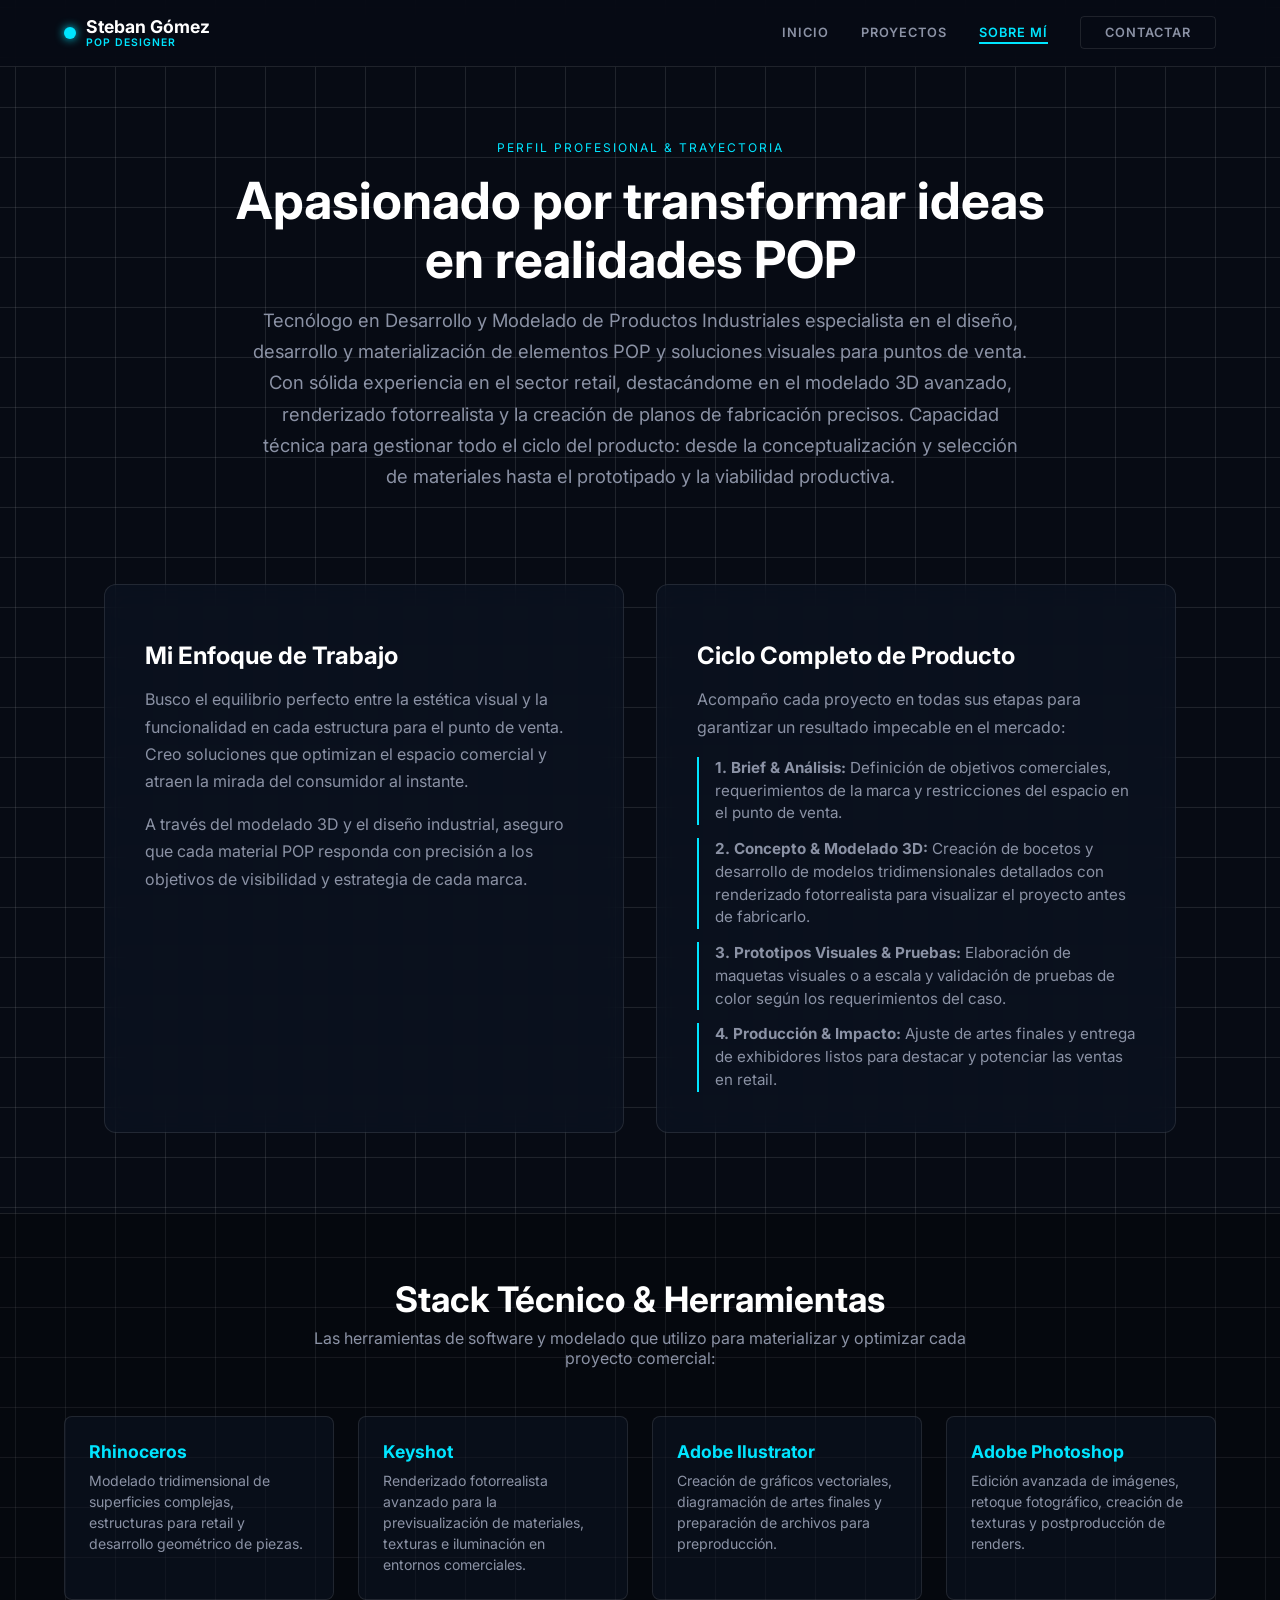
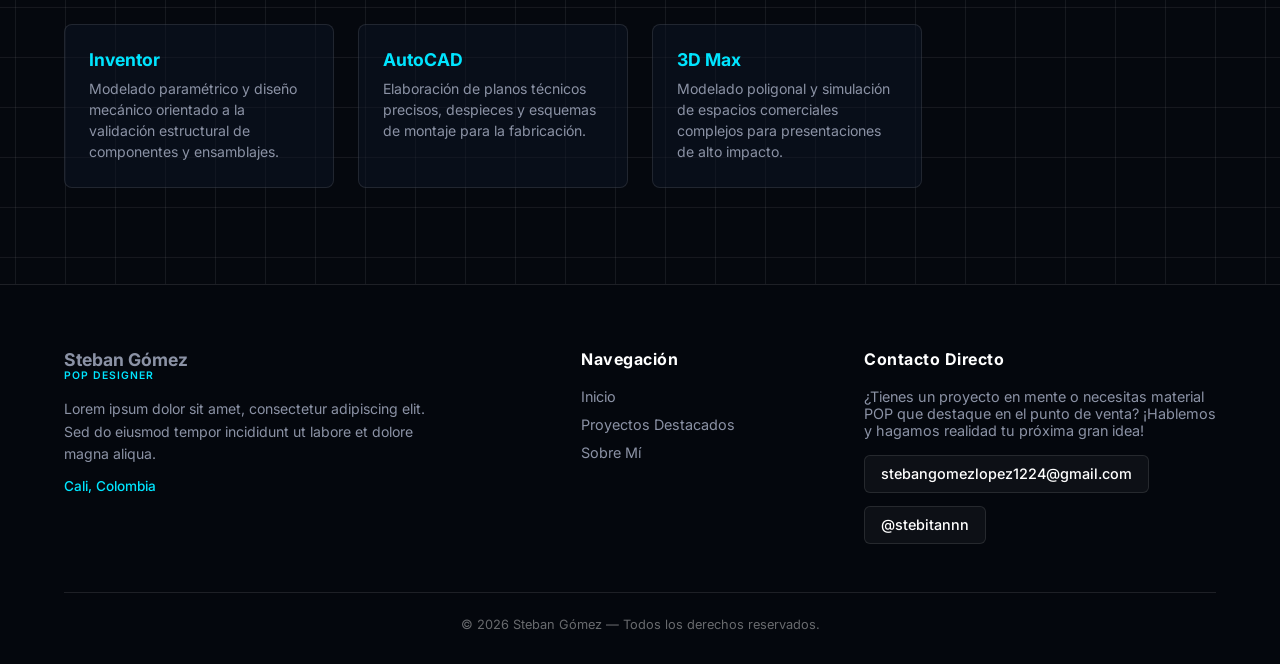
==== sobre-mi.html @ 21dbbb94 "feat: Integración de enlaces 3D de Sketchfab, corrección de caché e imágenes" ====
<!DOCTYPE html>
<html lang="es">

<head>
    <meta charset="UTF-8">
    <meta name="viewport" content="width=device-width, initial-scale=1.0">
    <title>Sobre Mí | Steban Gómez — Diseñador Industrial & POP</title>
    <meta name="description"
        content="Conoce más sobre Steban Gómez, Diseñador Industrial y Tecnólogo en Desarrollo y Modelado de Productos Industriales especializado en retail y materialización POP.">
    <link rel="stylesheet" href="style.css">
    <link rel="preconnect" href="https://fonts.googleapis.com">
    <link rel="preconnect" href="https://fonts.gstatic.com" crossorigin>
    <link href="https://fonts.googleapis.com/css2?family=Inter:wght@400;500;600;700;800&display=swap" rel="stylesheet">
</head>

<body class="grid-bg">

    <!-- NAVEGACIÓN -->
    <nav>
        <a href="index.html" class="logo">
            <div class="logo-dot"></div>
            <div class="logo-text">
                Steban Gómez
                <span>POP DESIGNER</span>
            </div>
        </a>
        <div class="nav-links">
            <a href="index.html">INICIO</a>
            <a href="index.html#proyectos">PROYECTOS</a>
            <a href="sobre-mi.html" class="active">SOBRE MÍ</a>
            <a href="mailto:stebangomezlopez1224@gmail.com" class="btn-contact">CONTACTAR</a>
        </div>
    </nav>

    <!-- HERO SOBRE MÍ -->
    <section class="about-hero">
        <div class="about-hero-content">
            <span class="hero-tag">PERFIL PROFESIONAL & TRAYECTORIA</span>
            <h1>Apasionado por transformar <span class="cyan-text">ideas</span> en <span class="blue-text">realidades
                    POP</span></h1>
            <p class="about-lead">
                Tecnólogo en Desarrollo y Modelado de Productos Industriales especialista en el diseño, desarrollo y
                materialización de elementos POP y soluciones visuales para puntos de venta. Con sólida experiencia en
                el sector retail, destacándome en el modelado 3D avanzado, renderizado fotorrealista y la creación de
                planos de fabricación precisos. Capacidad técnica para gestionar todo el ciclo del producto: desde la
                conceptualización y selección de materiales hasta el prototipado y la viabilidad productiva.
            </p>
        </div>
    </section>

    <!-- DETALLES DE PERFIL & ENFOQUE -->
    <section class="about-detail-section">
        <div class="about-grid">

            <div class="about-main-card glass-card">
                <div class="card-icon"></div>
                <h2>Mi Enfoque de Trabajo</h2>
                <p>
                    Busco el equilibrio perfecto entre la estética visual y la funcionalidad en cada estructura para el
                    punto de venta. Creo soluciones que optimizan el espacio comercial y atraen la mirada del
                    consumidor al instante.
                </p>
                <p>

                    A través del modelado 3D y el diseño industrial, aseguro que cada material POP responda con
                    precisión a los objetivos de visibilidad y estrategia de cada marca.
                </p>
            </div>

            <div class="about-main-card glass-card">
                <div class="card-icon"></div>
                <h2>Ciclo Completo de Producto</h2>
                <p>
                    Acompaño cada proyecto en todas sus etapas para garantizar un resultado impecable en el mercado:
                </p>
                <ul class="process-list">
                    <li><strong>1. Brief & Análisis:</strong> Definición de objetivos comerciales, requerimientos de la
                        marca y restricciones del espacio en el punto de venta.</li>
                    <li><strong>2. Concepto & Modelado 3D: </strong> Creación de bocetos y desarrollo de modelos
                        tridimensionales detallados con renderizado fotorrealista para visualizar el proyecto antes de
                        fabricarlo.</li>
                    <li><strong>3. Prototipos Visuales & Pruebas:</strong> Elaboración de maquetas visuales o a escala y
                        validación de pruebas de color según los requerimientos del caso.
                    <li><strong>4. Producción & Impacto:</strong> Ajuste de artes finales y entrega de exhibidores
                        listos para destacar y potenciar las ventas en retail.</li>
                </ul>
            </div>

        </div>
    </section>

    <!-- STACK DE SOFTWARE & HABILIDADES -->
    <section class="skills-detail-section">
        <div class="section-title-center">
            <h2>Stack Técnico & Herramientas</h2>
            <p>Las herramientas de software y modelado que utilizo para materializar y optimizar cada proyecto
                comercial:</p>
        </div>

        <div class="software-cards-grid">
            <div class="software-card">
                <h3>Rhinoceros</h3>
                <p>Modelado tridimensional de superficies complejas, estructuras para retail y desarrollo geométrico de
                    piezas.</p>
            </div>
            <div class="software-card">
                <h3>Keyshot</h3>
                <p>Renderizado fotorrealista avanzado para la previsualización de materiales, texturas e iluminación en
                    entornos comerciales.
                </p>
            </div>
            <div class="software-card">
                <h3>Adobe Ilustrator</h3>
                <p>Creación de gráficos vectoriales, diagramación de artes finales y preparación de archivos para
                    preproducción.
                </p>
            </div>
            <div class="software-card">
                <h3>Adobe Photoshop</h3>
                <p>Edición avanzada de imágenes, retoque fotográfico, creación de texturas y postproducción de renders.
                </p>
            </div>
            <div class="software-card">
                <h3>Inventor</h3>
                <p>Modelado paramétrico y diseño mecánico orientado a la validación estructural de componentes y
                    ensamblajes.
                </p>
            </div>
            <div class="software-card">
                <h3>AutoCAD</h3>
                <p>Elaboración de planos técnicos precisos, despieces y esquemas de montaje para la fabricación.</p>
            </div>
            <div class="software-card">
                <h3>3D Max</h3>
                <p>Modelado poligonal y simulación de espacios comerciales complejos para presentaciones de alto
                    impacto.</p>
            </div>
        </div>
    </section>

    <!-- FOOTER ENRIQUECIDO -->
    <footer>
        <div class="footer-container">
            <div class="footer-col brand-col">
                <div class="logo-text">
                    Steban Gómez
                    <span>POP DESIGNER</span>
                </div>
                <p class="footer-desc">
                    Lorem ipsum dolor sit amet, consectetur adipiscing elit. Sed do eiusmod tempor incididunt ut labore
                    et dolore magna aliqua.
                </p>
                <p class="footer-location"> Cali, Colombia</p>
            </div>

            <div class="footer-col links-col">
                <h4>Navegación</h4>
                <ul>
                    <li><a href="index.html">Inicio</a></li>
                    <li><a href="index.html#proyectos">Proyectos Destacados</a></li>
                    <li><a href="sobre-mi.html">Sobre Mí</a></li>
                </ul>
            </div>

            <div class="footer-col contact-col">
                <h4>Contacto Directo</h4>
                <p>¿Tienes un proyecto en mente o necesitas material POP que destaque en el punto de venta? ¡Hablemos y
                    hagamos realidad tu próxima gran idea!</p>
                <div class="footer-contact-items">
                    <a href="mailto:stebangomezlopez1224@gmail.com" class="footer-contact-link">
                        stebangomezlopez1224@gmail.com
                    </a>
                    <a href="https://instagram.com" target="_blank" rel="noopener" class="footer-contact-link">
                        @stebitannn
                    </a>
                </div>
            </div>
        </div>

        <div class="footer-bottom">
            <p>© 2026 Steban Gómez — Todos los derechos reservados.</p>
        </div>
    </footer>

</body>

</html>
---- style.css ----
/* ================= VARIABLES ================= */
:root {
    --bg-dark: #070b14;
    --bg-light: #f5f5f7;
    --primary-cyan: #00E5FF;
    --primary-blue: #2962FF;
    --accent-orange: #E58312;
    --accent-orange-light: #FE9114;
    --text-light: #ffffff;
    --text-gray: #8b92a5;
    --text-dark: #1a1a24;
    --glass-bg-dark: rgba(13, 20, 36, 0.6);
    --glass-bg-light: rgba(255, 255, 255, 0.8);
    --border-light: rgba(255, 255, 255, 0.1);
    --border-dark: rgba(0, 0, 0, 0.1);
}

/* ================= RESET Y BASE ================= */
* {
    margin: 0;
    padding: 0;
    box-sizing: border-box;
    font-family: 'Inter', system-ui, sans-serif;
}

body {
    background-color: var(--bg-dark);
    color: var(--text-light);
    overflow-x: hidden;
}

a {
    text-decoration: none;
    color: inherit;
}

li {
    list-style: none;
}

.grid-bg {
    background-image:
        linear-gradient(var(--border-light) 1px, transparent 1px),
        linear-gradient(90deg, var(--border-light) 1px, transparent 1px);
    background-size: 50px 50px;
    background-position: center center;
}

/* ================= NAVEGACIÓN ================= */
.privileged-toggle {
    position: fixed;
    right: 24px;
    bottom: 24px;
    width: 52px;
    height: 52px;
    border: 1px solid rgba(255, 255, 255, 0.18);
    background: rgba(7, 11, 20, 0.85);
    color: var(--text-light);
    border-radius: 50%;
    display: flex;
    align-items: center;
    justify-content: center;
    cursor: pointer;
    z-index: 120;
    box-shadow: 0 8px 30px rgba(0, 0, 0, 0.35);
    transition: transform 0.25s ease, border-color 0.25s ease, box-shadow 0.25s ease;
}

.privileged-toggle:hover {
    transform: translateY(-2px) scale(1.03);
    border-color: var(--primary-cyan);
    box-shadow: 0 0 20px rgba(0, 229, 255, 0.25);
}

.privileged-toggle svg {
    width: 20px;
    height: 20px;
    fill: currentColor;
}

nav {
    display: flex;
    justify-content: space-between;
    align-items: center;
    padding: 1rem 5%;
    position: fixed;
    width: 100%;
    top: 0;
    z-index: 100;
    background: rgba(7, 11, 20, 0.9);
    backdrop-filter: blur(10px);
    border-bottom: 1px solid var(--border-light);
}

.logo {
    display: flex;
    align-items: center;
    gap: 10px;
}

.logo-dot {
    width: 12px;
    height: 12px;
    background: var(--primary-cyan);
    border-radius: 50%;
    box-shadow: 0 0 10px var(--primary-cyan);
}

.logo-text {
    display: flex;
    flex-direction: column;
    font-size: 1.1rem;
    font-weight: 700;
    line-height: 1.2;
}

.logo-text span {
    font-size: 0.65rem;
    color: var(--primary-cyan);
    letter-spacing: 1px;
    font-weight: 600;
    text-transform: uppercase;
}

.nav-links {
    display: flex;
    align-items: center;
    gap: 2rem;
}

.nav-links a {
    font-size: 0.8rem;
    font-weight: 600;
    color: var(--text-gray);
    transition: 0.3s;
    letter-spacing: 1px;
}

.nav-links a:hover {
    color: var(--primary-cyan);
}

.btn-contact {
    border: 1px solid var(--border-light);
    padding: 0.5rem 1.5rem;
    border-radius: 4px;
    color: var(--text-light);
    transition: 0.3s;
}

.btn-contact:hover {
    border-color: var(--primary-cyan);
    color: var(--primary-cyan);
}

/* ================= HERO SECTION ================= */
.hero {
    height: 100vh;
    display: flex;
    align-items: center;
    padding: 0 5%;
    padding-top: 120px;
    padding-bottom: 40px;
    position: relative;
    overflow: visible;
    box-sizing: border-box;
}

.hero-content {
    flex: 1;
    width: 50%;
    z-index: 2;
}

/* El bloque naranja */
.hero-badge {
    display: inline-block;
    border: 1px solid rgba(229, 131, 18, 0.4);
    background: rgba(229, 131, 18, 0.05);
    color: var(--accent-orange-light);
    padding: 0.5rem 1rem;
    border-radius: 4px;
    font-size: 0.85rem;
    font-weight: 500;
    margin-bottom: 1.5rem;
}

.hero-tag {
    color: var(--primary-cyan);
    font-size: 0.75rem;
    letter-spacing: 2px;
    text-transform: uppercase;
    margin-bottom: 0.8rem;
    display: block;
}

/* Tipografía escalada para que quepa */
.hero h1 {
    font-size: clamp(2.5rem, 4.5vw, 4.2rem);
    line-height: 1.1;
    margin-bottom: 1.2rem;
}

.hero h1 .cyan-text {
    color: var(--primary-cyan);
    text-shadow: 0 0 20px rgba(0, 229, 255, 0.4);
}

.hero h1 .blue-text {
    color: var(--primary-blue);
    font-size: 1.1em;
}

.hero p {
    color: var(--text-gray);
    font-size: 0.95rem;
    max-width: 450px;
    margin-bottom: 1.5rem;
    line-height: 1.6;
}

/* Botones dobles */
.hero-buttons {
    display: flex;
    gap: 1rem;
}

.btn-primary {
    background: var(--accent-orange);
    color: white;
    font-weight: 700;
    font-size: 0.9rem;
    padding: 0.8rem 1.8rem;
    border-radius: 4px;
    display: inline-block;
    transition: 0.3s;
    border: none;
    cursor: pointer;
}

.btn-primary:hover {
    background: var(--accent-orange-light);
    transform: translateY(-2px);
}

.btn-secondary {
    background: transparent;
    color: var(--text-light);
    font-weight: 700;
    font-size: 0.9rem;
    padding: 0.8rem 1.8rem;
    border-radius: 4px;
    display: inline-block;
    transition: 0.3s;
    border: 1px solid rgba(255, 255, 255, 0.2);
    cursor: pointer;
}

.btn-secondary:hover {
    border-color: var(--text-light);
    background: rgba(255, 255, 255, 0.05);
    transform: translateY(-2px);
}

/* ================= ESPACIO DEL RENDER Y CAJITAS ================= */
.hero-visual {
    flex: 1;
    width: 50%;
    position: relative;
    display: flex;
    justify-content: center;
    align-items: center;
    height: 100%;
    overflow: visible;
}

.glow-spot {
    display: none;
    /* Se oculta para dejar la imagen completamente limpia */
}

.render-placeholder {
    width: 100%;
    max-width: 550px;
    height: 100%;
    background: transparent;
    border: none;
    border-radius: 0;
    display: flex;
    align-items: center;
    justify-content: center;
    z-index: 2;
    position: relative;
    overflow: visible;
    padding: 0;
}

.render-placeholder model-viewer {
    border-radius: 10px;
}

/* Hero render image — mostrarla completa y grande */
.hero-render-img {
    width: 120%;
    max-width: none;
    height: auto;
    max-height: none;
    object-fit: contain;
    /* Movido a la izquierda y hacia abajo */
    transform: scale(1.9) translate(-20px, 20px);
    border-radius: 0;

    /* Sin recortes de ningún tipo para que se vea 100% entera */

    animation: heroFloat 6s ease-in-out infinite;
}

@keyframes heroFloat {

    0%,
    100% {
        transform: scale(1.8) translate(-20px, 20px);
    }

    50% {
        transform: scale(1.7) translate(-15px, 15px);
    }
}

/* Animaciones para alternar entre dos Renders (Fading cruzado) */
.hero-render-img.img-primary {
    animation: heroFloat 6s ease-in-out infinite, fadePrimary 12s ease-in-out infinite;
}

.hero-render-img.img-alternate {
    position: absolute;
    /* Al estar en un contenedor flex (render-placeholder), se superpone automáticamente */
    animation: heroFloat 6s ease-in-out infinite, fadeAlternate 12s ease-in-out infinite;
}

@keyframes fadePrimary {
    0%, 45% { opacity: 1; }
    50%, 95% { opacity: 0; }
    100% { opacity: 1; }
}

@keyframes fadeAlternate {
    0%, 45% { opacity: 0; }
    50%, 95% { opacity: 1; }
    100% { opacity: 0; }
}

/* CAJITAS FLOTANTES (Especificaciones) */
.floating-card {
    position: absolute;
    background: rgba(13, 20, 36, 0.85);
    backdrop-filter: blur(12px);
    border: 1px solid rgba(255, 255, 255, 0.1);
    color: var(--text-light);
    padding: 0.6rem 1.2rem;
    border-radius: 6px;
    font-size: 0.8rem;
    font-weight: 500;
    display: flex;
    align-items: center;
    gap: 10px;
    z-index: 10;
    box-shadow: 0 10px 30px rgba(0, 0, 0, 0.6);
    transition: 0.3s;
    white-space: nowrap;
}

.floating-card:hover {
    border-color: var(--primary-cyan);
    transform: scale(1.05);
}

.floating-card .dot {
    width: 8px;
    height: 8px;
    border-radius: 50%;
}

.floating-card .dot.cyan {
    background: var(--primary-cyan);
    box-shadow: 0 0 8px var(--primary-cyan);
}

.floating-card .dot.blue {
    background: var(--primary-blue);
    box-shadow: 0 0 8px var(--primary-blue);
}

/* Posición — apuntan al cabezote (top) y a la base (bottom) del exhibidor */
.card-top {
    top: 22%;
    right: -5px;
}

.card-bottom {
    bottom: 15%;
    left: -5px;
}

/* ================= RESTO DEL CSS ================= */
.about-section {
    background-color: var(--bg-light);
    color: var(--text-dark);
    padding: 100px 5%;
    display: grid;
    grid-template-columns: 1fr 1fr;
    gap: 4rem;
}

.about-card,
.skills-card {
    background: var(--glass-bg-light);
    padding: 3rem;
    border-radius: 16px;
    border: 1px solid var(--border-dark);
    box-shadow: 0 20px 40px rgba(0, 0, 0, 0.05);
}

.about-card h2 {
    margin-bottom: 1.5rem;
    font-size: 2rem;
}

.about-card p {
    line-height: 1.8;
    color: #4a4a5a;
    margin-bottom: 1rem;
}

.software-grid {
    display: grid;
    grid-template-columns: repeat(3, 1fr);
    gap: 1rem;
    margin-top: 2rem;
}

.software-item {
    background: #ffffff;
    border: 1px solid var(--border-dark);
    padding: 1.5rem 1rem;
    text-align: center;
    border-radius: 8px;
    font-size: 0.9rem;
    font-weight: 600;
    transition: 0.3s;
    cursor: pointer;
}

.software-item[data-color='orange'] {
    --software-color: #ff8a00;
}

.software-item[data-color='amber'] {
    --software-color: #f4b400;
}

.software-item[data-color='orange-dark'] {
    --software-color: #ff6a00;
}

.software-item[data-color='blue'] {
    --software-color: #1f8fff;
}

.software-item[data-color='cyan'] {
    --software-color: #00d7ff;
}

.software-item[data-color='blue-strong'] {
    --software-color: #1c63ff;
}

.software-item[data-color='purple'] {
    --software-color: #a259ff;
}

.software-item:hover {
    border-color: var(--software-color, var(--primary-cyan));
    color: var(--software-color, var(--primary-cyan));
    transform: translateY(-5px);
    box-shadow: 0 12px 24px rgba(0, 0, 0, 0.08);
}

.projects-section {
    padding: 100px 5%;
    background-color: var(--bg-dark);
}

.projects-header {
    margin-bottom: 3rem;
}

.projects-subtitle {
    color: var(--text-gray);
    font-size: 0.95rem;
    margin-bottom: 1.5rem;
    margin-top: -0.5rem;
}

.projects-header h2 {
    font-size: 2.5rem;
    margin-bottom: 1.5rem;
}

.filters {
    display: flex;
    gap: 1rem;
    flex-wrap: wrap;
}

.filter-btn {
    background: transparent;
    border: 1px solid var(--border-light);
    color: var(--text-gray);
    padding: 0.5rem 1.5rem;
    border-radius: 30px;
    cursor: pointer;
    transition: 0.3s;
}

.filter-btn.active,
.filter-btn:hover {
    border-color: var(--primary-cyan);
    color: var(--primary-cyan);
}

.admin-panel {
    margin-bottom: 2rem;
    background: rgba(255, 255, 255, 0.04);
    border: 1px solid rgba(255, 255, 255, 0.1);
    border-radius: 18px;
    padding: 1.5rem;
}

.admin-panel.hidden {
    display: none;
}

.admin-header {
    display: flex;
    align-items: center;
    justify-content: space-between;
    gap: 1rem;
    margin-bottom: 1rem;
}

.admin-header h3 {
    font-size: 1.25rem;
}

.ghost-button {
    background: transparent;
    color: var(--text-light);
    border: 1px solid rgba(255, 255, 255, 0.2);
    border-radius: 999px;
    padding: 0.6rem 1rem;
    cursor: pointer;
}

.project-form {
    display: grid;
    grid-template-columns: repeat(auto-fit, minmax(180px, 1fr));
    gap: 1rem;
    align-items: end;
}

.field-group {
    display: flex;
    flex-direction: column;
    gap: 0.5rem;
}

.field-group label {
    color: var(--text-gray);
    font-size: 0.8rem;
}

.field-group input,
.field-group select {
    width: 100%;
    padding: 0.8rem 1rem;
    border: 1px solid rgba(255, 255, 255, 0.14);
    border-radius: 10px;
    background: rgba(7, 11, 20, 0.7);
    color: var(--text-light);
}

.admin-submit {
    min-height: 48px;
}

.projects-grid {
    display: grid;
    grid-template-columns: repeat(auto-fit, minmax(300px, 1fr));
    gap: 2rem;
}

.project-card {
    background: var(--glass-bg-dark);
    border: 1px solid var(--border-light);
    height: 350px;
    border-radius: 12px;
    display: flex;
    align-items: center;
    justify-content: center;
    position: relative;
    overflow: hidden;
    cursor: pointer;
    transition: transform 0.4s ease, border-color 0.4s ease, opacity 0.4s ease, box-shadow 0.4s ease;
}

.project-card:hover {
    border-color: var(--primary-cyan);
    transform: translateY(-6px);
    box-shadow: 0 12px 40px rgba(0, 229, 255, 0.12);
}

.project-card:hover .project-info {
    bottom: 0;
    opacity: 1;
}

.project-card:hover .card-preview .card-icon {
    transform: scale(1.15);
}

.project-card:hover .card-3d-badge {
    background: var(--primary-cyan);
    color: var(--bg-dark);
    box-shadow: 0 0 20px rgba(0, 229, 255, 0.4);
}

/* Static card preview with render images */
.card-preview {
    width: 100%;
    height: 100%;
    display: flex;
    align-items: center;
    justify-content: center;
    background: linear-gradient(135deg, rgba(0, 229, 255, 0.03) 0%, rgba(41, 98, 255, 0.06) 50%, rgba(229, 131, 18, 0.03) 100%);
    position: relative;
    overflow: hidden;
}

.card-render-img {
    width: 100%;
    height: 100%;
    object-fit: cover;
    transition: transform 0.5s ease, filter 0.5s ease;
}

.project-card:hover .card-render-img {
    transform: scale(1.08);
    filter: brightness(1.1);
}

.card-icon {
    font-size: 4rem;
    opacity: 0.7;
    transition: transform 0.4s ease;
    filter: grayscale(0.3);
}

.card-3d-badge {
    position: absolute;
    top: 16px;
    right: 16px;
    background: rgba(0, 229, 255, 0.15);
    color: var(--primary-cyan);
    font-size: 0.7rem;
    font-weight: 800;
    letter-spacing: 2px;
    padding: 6px 14px;
    border-radius: 20px;
    border: 1px solid rgba(0, 229, 255, 0.3);
    transition: all 0.3s ease;
}

/* Filter animation */
.project-card.hidden {
    display: none;
}

.project-card.fade-out {
    opacity: 0;
    transform: scale(0.95);
}

.project-admin-actions {
    position: absolute;
    top: 12px;
    right: 12px;
    display: none;
    gap: 0.5rem;
    z-index: 10;
}

.project-card.privileged .project-admin-actions {
    display: flex;
}

.project-admin-btn {
    border: 1px solid rgba(255, 255, 255, 0.2);
    background: rgba(7, 11, 20, 0.8);
    color: var(--text-light);
    border-radius: 999px;
    padding: 0.45rem 0.7rem;
    font-size: 0.7rem;
    font-weight: 600;
    cursor: pointer;
}

.project-admin-btn.delete:hover {
    border-color: #ff6b6b;
    color: #ff6b6b;
}

.project-admin-btn.edit:hover {
    border-color: var(--primary-cyan);
    color: var(--primary-cyan);
}

.project-info {
    position: absolute;
    bottom: -60px;
    left: 0;
    width: 100%;
    padding: 1.5rem;
    background: linear-gradient(0deg, rgba(0, 0, 0, 0.92) 0%, rgba(0, 0, 0, 0.6) 60%, transparent 100%);
    opacity: 0;
    transition: 0.4s ease;
    z-index: 5;
}

.project-info h3 {
    color: white;
    margin-top: 6px;
    font-size: 1rem;
    font-weight: 600;
}

.project-tag {
    color: var(--primary-cyan);
    font-size: 0.7rem;
    letter-spacing: 2px;
    text-transform: uppercase;
    font-weight: 600;
}

/* ================= MODAL 3D VIEWER ================= */
.privileged-modal {
    position: fixed;
    inset: 0;
    background: rgba(0, 0, 0, 0.78);
    display: flex;
    align-items: center;
    justify-content: center;
    z-index: 130;
}

.privileged-modal.hidden {
    display: none;
}

.privileged-modal-content {
    width: min(420px, calc(100% - 2rem));
    background: rgba(13, 20, 36, 0.96);
    border: 1px solid rgba(255, 255, 255, 0.1);
    border-radius: 18px;
    padding: 2rem 1.5rem 1.5rem;
    position: relative;
    color: var(--text-light);
    box-shadow: 0 25px 60px rgba(0, 0, 0, 0.45);
}

.privileged-modal-content h3 {
    margin-bottom: 0.5rem;
    font-size: 1.5rem;
}

.privileged-modal-content p {
    color: var(--text-gray);
    margin-bottom: 1rem;
}

.privileged-modal-content input {
    width: 100%;
    padding: 0.9rem 1rem;
    border-radius: 10px;
    border: 1px solid rgba(255, 255, 255, 0.2);
    background: rgba(255, 255, 255, 0.03);
    color: var(--text-light);
    margin-bottom: 1rem;
}

.privileged-modal-content small {
    display: block;
    margin-top: 0.8rem;
    color: var(--text-gray);
}

.sr-only {
    position: absolute;
    width: 1px;
    height: 1px;
    padding: 0;
    margin: -1px;
    overflow: hidden;
    clip: rect(0, 0, 0, 0);
    white-space: nowrap;
    border: 0;
}

.modal-overlay {
    position: fixed;
    top: 0;
    left: 0;
    width: 100%;
    height: 100%;
    background: rgba(0, 0, 0, 0.92);
    backdrop-filter: blur(20px);
    z-index: 1000;
    display: flex;
    align-items: center;
    justify-content: center;
    opacity: 0;
    visibility: hidden;
    transition: opacity 0.4s ease, visibility 0.4s ease;
}

.modal-overlay.active {
    opacity: 1;
    visibility: visible;
}

.modal-content {
    width: 90%;
    max-width: 900px;
    height: 80vh;
    display: flex;
    flex-direction: column;
    align-items: center;
    position: relative;
    transform: scale(0.9) translateY(30px);
    transition: transform 0.4s ease;
}

.modal-overlay.active .modal-content {
    transform: scale(1) translateY(0);
}

.modal-close {
    position: absolute;
    top: -10px;
    right: -10px;
    background: rgba(255, 255, 255, 0.1);
    border: 1px solid rgba(255, 255, 255, 0.2);
    color: white;
    width: 44px;
    height: 44px;
    border-radius: 50%;
    font-size: 1.5rem;
    cursor: pointer;
    z-index: 10;
    display: flex;
    align-items: center;
    justify-content: center;
    transition: 0.3s ease;
}

.modal-close:hover {
    background: rgba(255, 255, 255, 0.2);
    border-color: var(--primary-cyan);
    color: var(--primary-cyan);
    transform: rotate(90deg);
}

.modal-title {
    color: white;
    font-size: 1.3rem;
    margin-bottom: 1rem;
    text-align: center;
    font-weight: 700;
}

.modal-viewer-container {
    flex: 1;
    width: 100%;
    border-radius: 16px;
    overflow: hidden;
    border: 1px solid rgba(255, 255, 255, 0.1);
    background: rgba(13, 20, 36, 0.6);
    box-shadow: 0 30px 80px rgba(0, 0, 0, 0.5);
}

.modal-viewer-container model-viewer {
    border-radius: 16px;
}

.modal-hint {
    color: var(--text-gray);
    font-size: 0.8rem;
    margin-top: 1rem;
    text-align: center;
    opacity: 0.7;
}

/* Loading spinner for 3D modal */
.modal-loading {
    display: flex;
    flex-direction: column;
    align-items: center;
    justify-content: center;
    width: 100%;
    height: 100%;
    background: rgba(13, 20, 36, 0.95);
    gap: 1rem;
}

.modal-loading p {
    color: var(--text-gray);
    font-size: 0.85rem;
    letter-spacing: 1px;
}

.spinner {
    width: 40px;
    height: 40px;
    border: 3px solid rgba(255, 255, 255, 0.1);
    border-top-color: var(--primary-cyan);
    border-radius: 50%;
    animation: spin 0.8s linear infinite;
    will-change: transform;
}

@keyframes spin {
    to {
        transform: rotate(360deg);
    }
}

/* ================= FOOTER ENRIQUECIDO ================= */
footer {
    border-top: 1px solid var(--border-light);
    background: #04070d;
    padding: 4rem 5% 2rem 5%;
    color: var(--text-gray);
    font-size: 0.9rem;
}

.footer-container {
    display: grid;
    grid-template-columns: 2fr 1fr 1.5fr;
    gap: 3rem;
    max-width: 1200px;
    margin: 0 auto 3rem auto;
}

.footer-col h4 {
    color: var(--text-light);
    font-size: 1rem;
    font-weight: 700;
    margin-bottom: 1.2rem;
    letter-spacing: 0.5px;
}

.footer-desc {
    margin-top: 1rem;
    line-height: 1.6;
    font-size: 0.88rem;
    max-width: 380px;
}

.footer-location {
    margin-top: 0.8rem;
    font-weight: 500;
    color: var(--primary-cyan);
    font-size: 0.85rem;
}

.footer-col ul {
    display: flex;
    flex-direction: column;
    gap: 0.7rem;
}

.footer-col ul a {
    color: var(--text-gray);
    transition: 0.3s;
}

.footer-col ul a:hover {
    color: var(--primary-cyan);
}

.footer-contact-items {
    display: flex;
    flex-direction: column;
    gap: 0.8rem;
    margin-top: 1rem;
}

.footer-contact-link {
    color: var(--text-light);
    background: rgba(255, 255, 255, 0.04);
    border: 1px solid var(--border-light);
    padding: 0.6rem 1rem;
    border-radius: 6px;
    display: inline-block;
    transition: 0.3s;
    font-weight: 500;
    width: fit-content;
}

.footer-contact-link:hover {
    border-color: var(--primary-cyan);
    color: var(--primary-cyan);
    background: rgba(0, 229, 255, 0.05);
    transform: translateY(-2px);
}

.footer-bottom {
    border-top: 1px solid var(--border-light);
    padding-top: 1.5rem;
    text-align: center;
    font-size: 0.8rem;
    color: rgba(255, 255, 255, 0.4);
}

/* ================= PÁGINA SOBRE MÍ ================= */
.nav-links a.active {
    color: var(--primary-cyan);
    position: relative;
}

.nav-links a.active::after {
    content: '';
    position: absolute;
    bottom: -4px;
    left: 0;
    width: 100%;
    height: 2px;
    background: var(--primary-cyan);
}

.about-hero {
    padding: 140px 5% 60px 5%;
    max-width: 1000px;
    margin: 0 auto;
    text-align: center;
}

.about-hero h1 {
    font-size: clamp(2.3rem, 4vw, 3.8rem);
    margin: 1rem 0;
    line-height: 1.15;
}

.about-lead {
    font-size: 1.15rem;
    color: var(--text-gray);
    line-height: 1.7;
    max-width: 780px;
    margin: 0 auto;
}

.about-detail-section {
    padding: 2rem 5% 5rem 5%;
    max-width: 1200px;
    margin: 0 auto;
}

.about-grid {
    display: grid;
    grid-template-columns: 1fr 1fr;
    gap: 2rem;
}

.glass-card {
    background: var(--glass-bg-dark);
    border: 1px solid var(--border-light);
    backdrop-filter: blur(12px);
    border-radius: 12px;
    padding: 2.5rem;
    transition: 0.3s;
}

.glass-card:hover {
    border-color: rgba(0, 229, 255, 0.3);
    transform: translateY(-3px);
}

.card-icon {
    font-size: 2rem;
    margin-bottom: 1rem;
}

.glass-card h2 {
    font-size: 1.5rem;
    margin-bottom: 1rem;
    color: var(--text-light);
}

.glass-card p {
    color: var(--text-gray);
    line-height: 1.7;
    margin-bottom: 1rem;
}

.process-list {
    display: flex;
    flex-direction: column;
    gap: 0.8rem;
    margin-top: 1rem;
}

.process-list li {
    color: var(--text-gray);
    font-size: 0.95rem;
    line-height: 1.5;
    padding-left: 1rem;
    border-left: 2px solid var(--primary-cyan);
}

.skills-detail-section {
    padding: 4rem 5% 6rem 5%;
    background: rgba(0, 0, 0, 0.3);
    border-top: 1px solid var(--border-light);
}

.section-title-center {
    text-align: center;
    max-width: 700px;
    margin: 0 auto 3rem auto;
}

.section-title-center h2 {
    font-size: 2.2rem;
    margin-bottom: 0.5rem;
}

.section-title-center p {
    color: var(--text-gray);
}

.software-cards-grid {
    display: grid;
    grid-template-columns: repeat(auto-fit, minmax(240px, 1fr));
    gap: 1.5rem;
    max-width: 1200px;
    margin: 0 auto;
}

.software-card {
    background: rgba(13, 20, 36, 0.5);
    border: 1px solid var(--border-light);
    border-radius: 8px;
    padding: 1.5rem;
    transition: 0.3s;
}

.software-card:hover {
    border-color: var(--accent-orange);
    background: rgba(229, 131, 18, 0.05);
    transform: translateY(-3px);
}

.software-card h3 {
    color: var(--primary-cyan);
    font-size: 1.1rem;
    margin-bottom: 0.5rem;
}

.software-card p {
    color: var(--text-gray);
    font-size: 0.88rem;
    line-height: 1.5;
}

/* ================= RESPONSIVE ================= */
@media (max-width: 768px) {
    .hero {
        height: auto;
        min-height: 100vh;
        padding-top: 100px;
        padding-bottom: 40px;
        flex-direction: column;
        overflow: hidden;
    }

    .hero-content {
        width: 100%;
    }

    .about-section {
        flex-direction: column;
        grid-template-columns: 1fr;
    }

    .nav-links {
        display: none;
    }

    .hero-visual {
        width: 100%;
        margin-top: 20px;
        overflow: hidden;
    }

    .hero-render-img {
        max-height: 50vh;
        width: 100%;
        transform: scale(1);
    }

    @keyframes heroFloat {

        0%,
        100% {
            transform: scale(1) translateY(0);
        }

        50% {
            transform: scale(1) translateY(-10px);
        }
    }

    .card-top {
        top: 10%;
        right: 5px;
    }

    .card-bottom {
        bottom: 10%;
        left: 5px;
    }

    .modal-content {
        width: 95%;
        height: 70vh;
    }

    .modal-close {
        top: -50px;
        right: 0;
    }

    .footer-container {
        grid-template-columns: 1fr;
        gap: 2rem;
    }

    .about-grid {
        grid-template-columns: 1fr;
    }
}
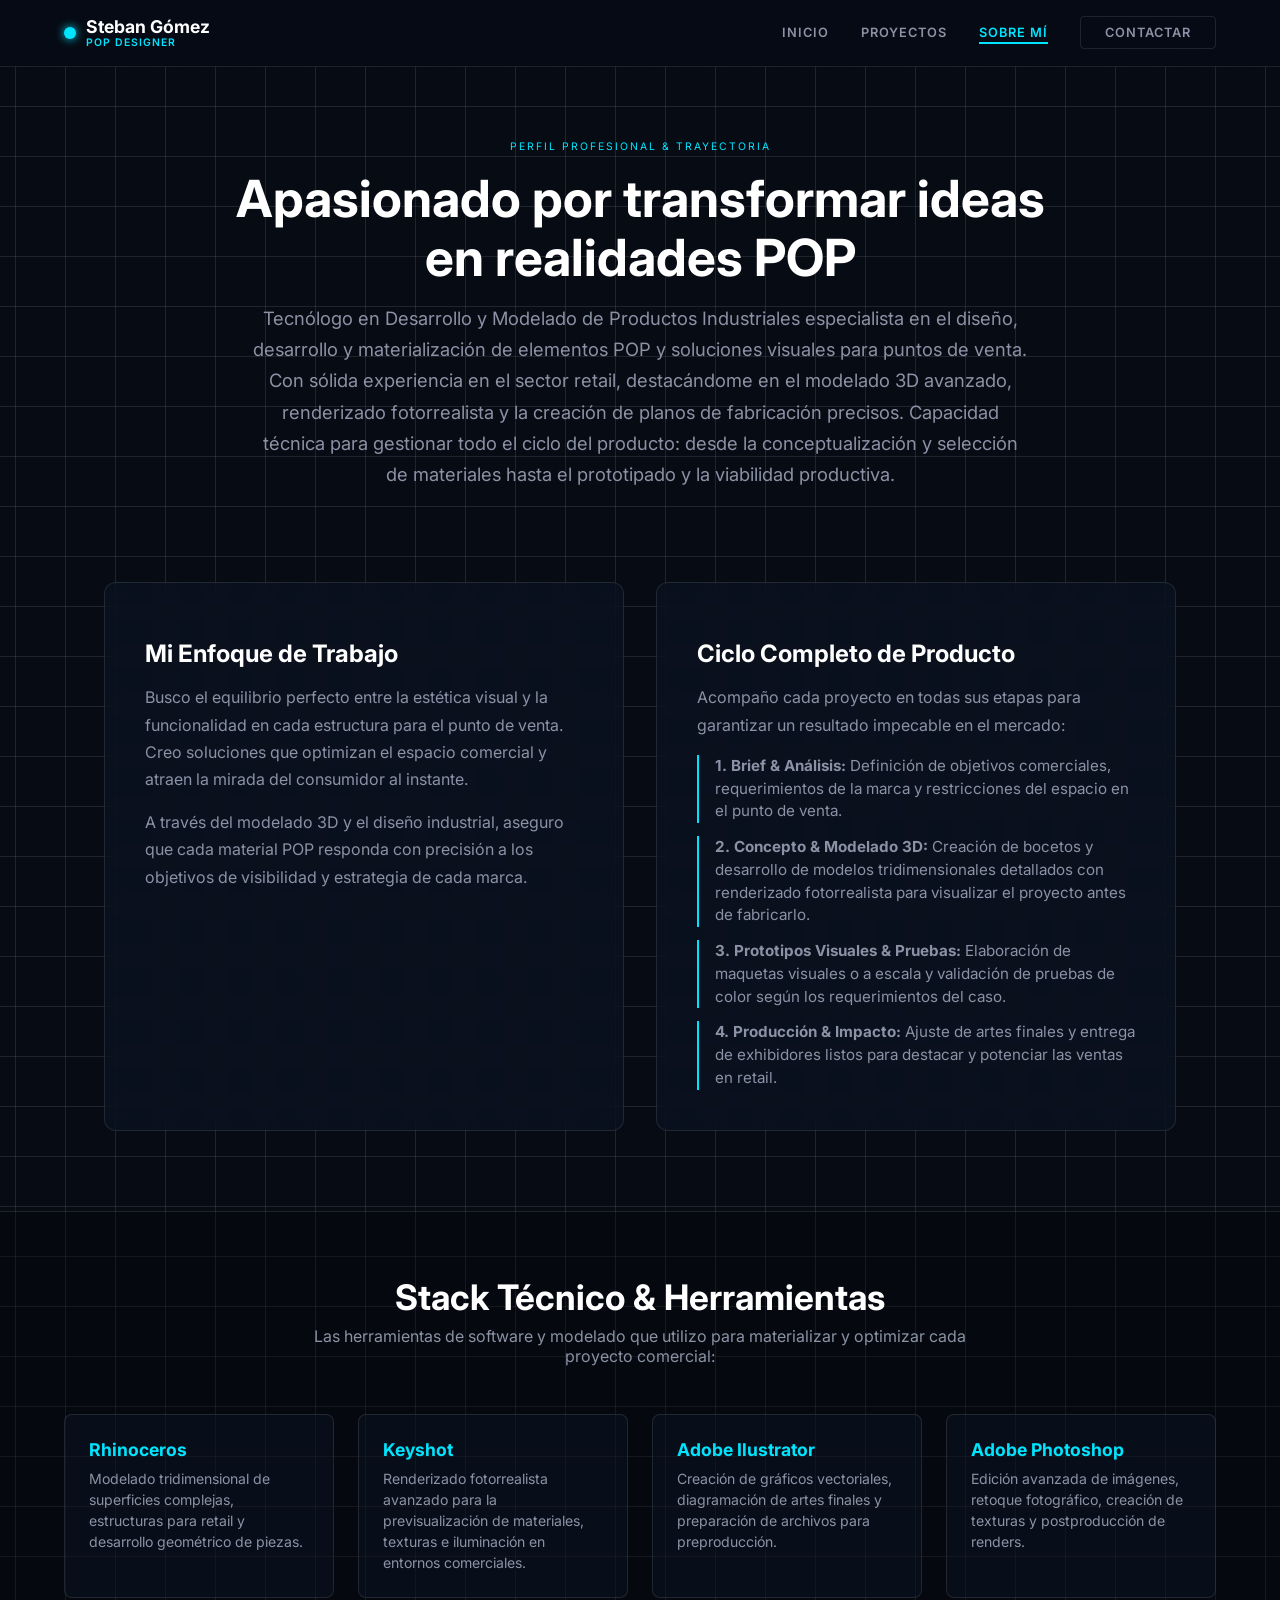
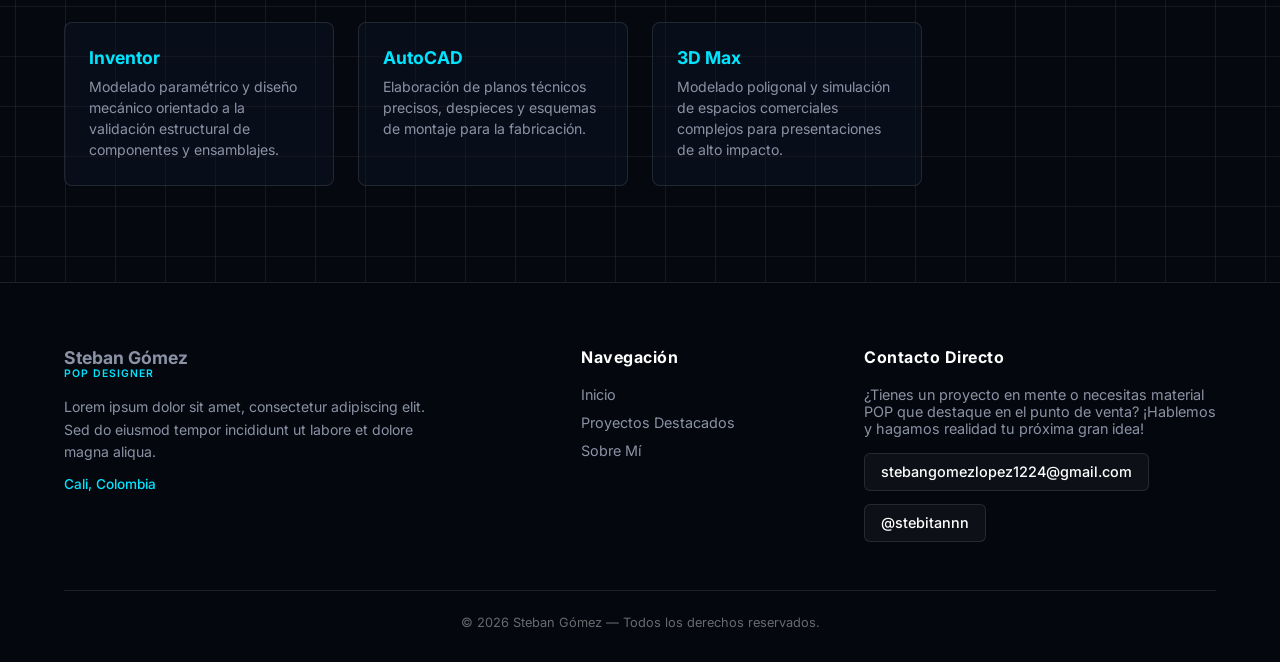
==== commit 0ca5e0f4: "fix: add cache busting to css to force github pages update" ====
--- a/sobre-mi.html
+++ b/sobre-mi.html
@@ -7,7 +7,7 @@
     <title>Sobre Mí | Steban Gómez — Diseñador Industrial & POP</title>
     <meta name="description"
         content="Conoce más sobre Steban Gómez, Diseñador Industrial y Tecnólogo en Desarrollo y Modelado de Productos Industriales especializado en retail y materialización POP.">
-    <link rel="stylesheet" href="style.css">
+    <link rel="stylesheet" href="style.css?v=2">
     <link rel="preconnect" href="https://fonts.googleapis.com">
     <link rel="preconnect" href="https://fonts.gstatic.com" crossorigin>
     <link href="https://fonts.googleapis.com/css2?family=Inter:wght@400;500;600;700;800&display=swap" rel="stylesheet">
--- a/style.css
+++ b/style.css
@@ -155,12 +155,13 @@
 
 /* ================= HERO SECTION ================= */
 .hero {
-    height: 100vh;
+    min-height: 100vh;
+    height: auto;
     display: flex;
     align-items: center;
     padding: 0 5%;
-    padding-top: 120px;
-    padding-bottom: 40px;
+    padding-top: 90px;
+    padding-bottom: 30px;
     position: relative;
     overflow: visible;
     box-sizing: border-box;
@@ -187,7 +188,7 @@
 
 .hero-tag {
     color: var(--primary-cyan);
-    font-size: 0.75rem;
+    font-size: 0.65rem;
     letter-spacing: 2px;
     text-transform: uppercase;
     margin-bottom: 0.8rem;
@@ -196,9 +197,9 @@
 
 /* Tipografía escalada para que quepa */
 .hero h1 {
-    font-size: clamp(2.5rem, 4.5vw, 4.2rem);
+    font-size: clamp(2rem, 3.5vw, 3.5rem);
     line-height: 1.1;
-    margin-bottom: 1.2rem;
+    margin-bottom: 1rem;
 }
 
 .hero h1 .cyan-text {
@@ -213,9 +214,9 @@
 
 .hero p {
     color: var(--text-gray);
-    font-size: 0.95rem;
+    font-size: 0.85rem;
     max-width: 450px;
-    margin-bottom: 1.5rem;
+    margin-bottom: 1.2rem;
     line-height: 1.6;
 }
 
@@ -306,8 +307,8 @@
     height: auto;
     max-height: none;
     object-fit: contain;
-    /* Movido a la izquierda y hacia abajo */
-    transform: scale(1.9) translate(-20px, 20px);
+    /* Movido a la izquierda y hacia abajo, escalado un 20% menos (1.5) */
+    transform: scale(1.5) translate(-20px, 20px);
     border-radius: 0;
 
     /* Sin recortes de ningún tipo para que se vea 100% entera */
@@ -319,11 +320,11 @@
 
     0%,
     100% {
-        transform: scale(1.8) translate(-20px, 20px);
+        transform: scale(1.5) translate(-20px, 20px);
     }
 
     50% {
-        transform: scale(1.7) translate(-15px, 15px);
+        transform: scale(1.4) translate(-15px, 15px);
     }
 }
 
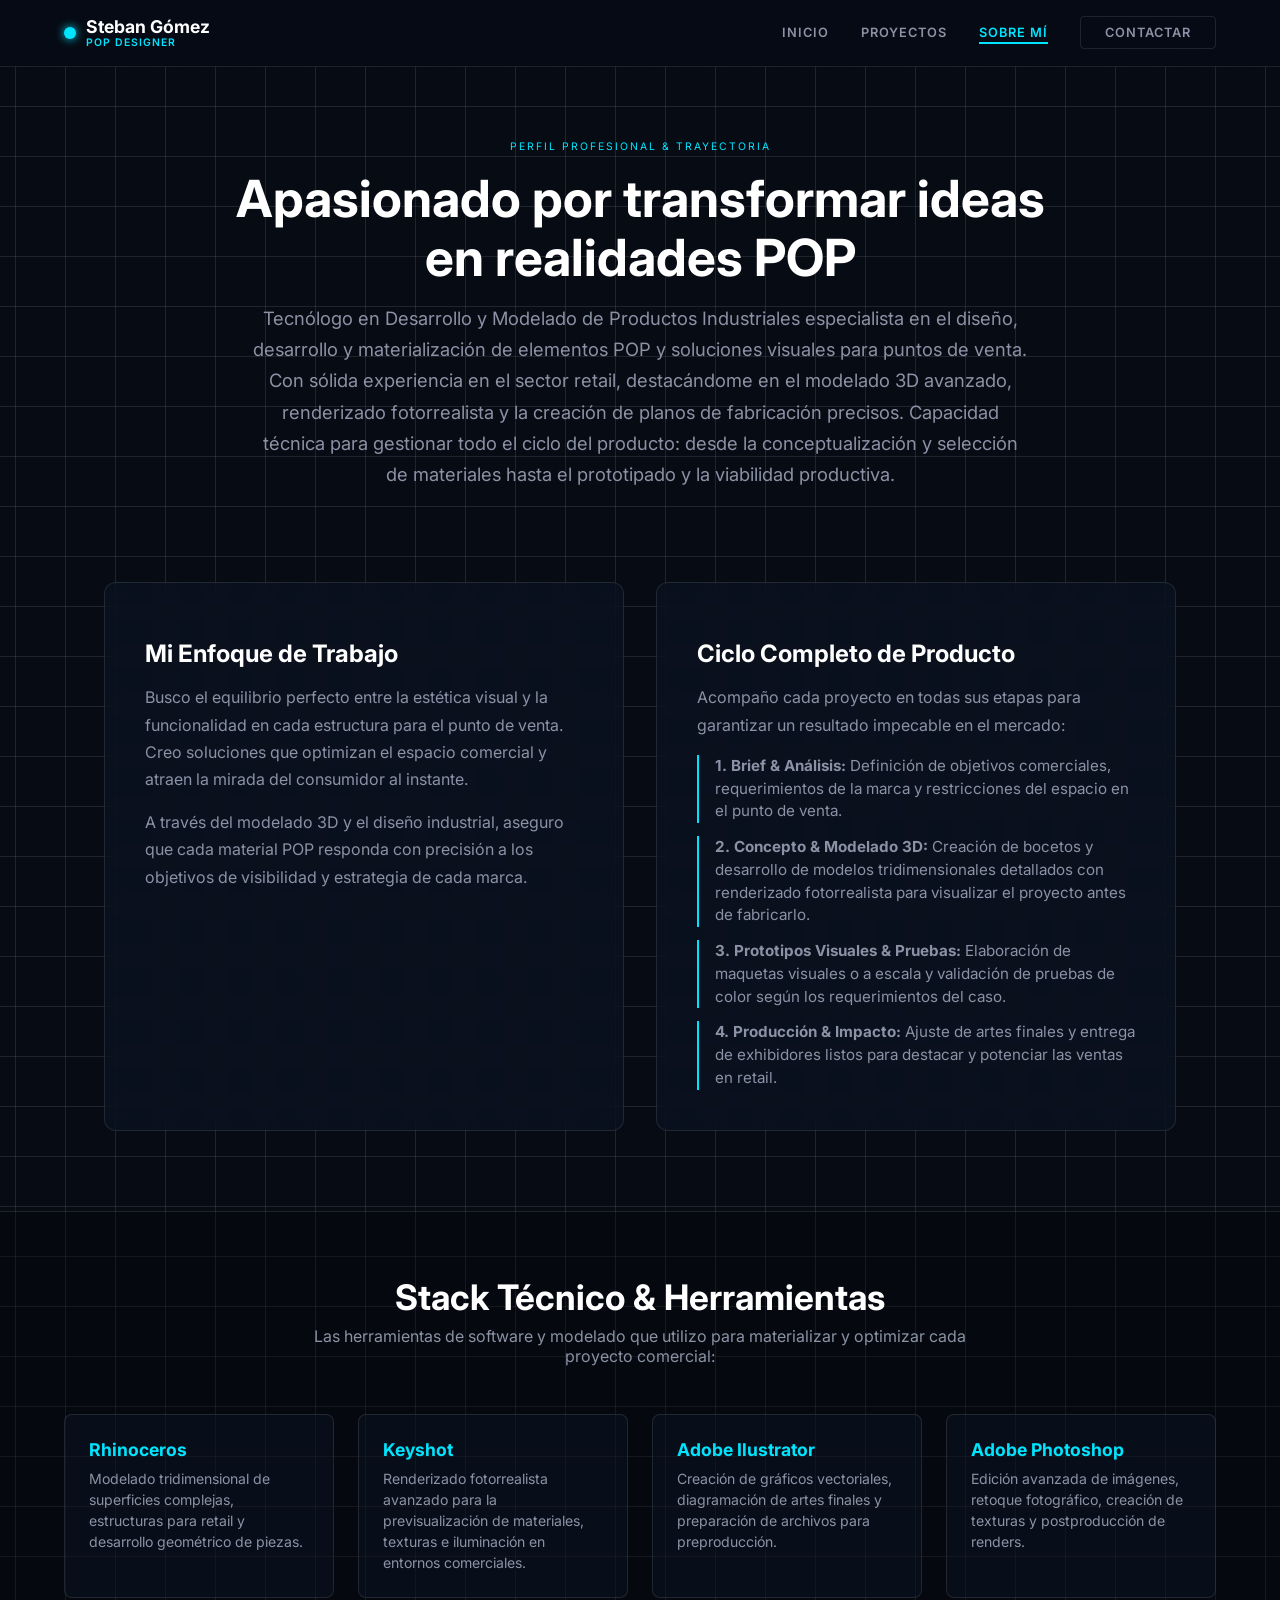
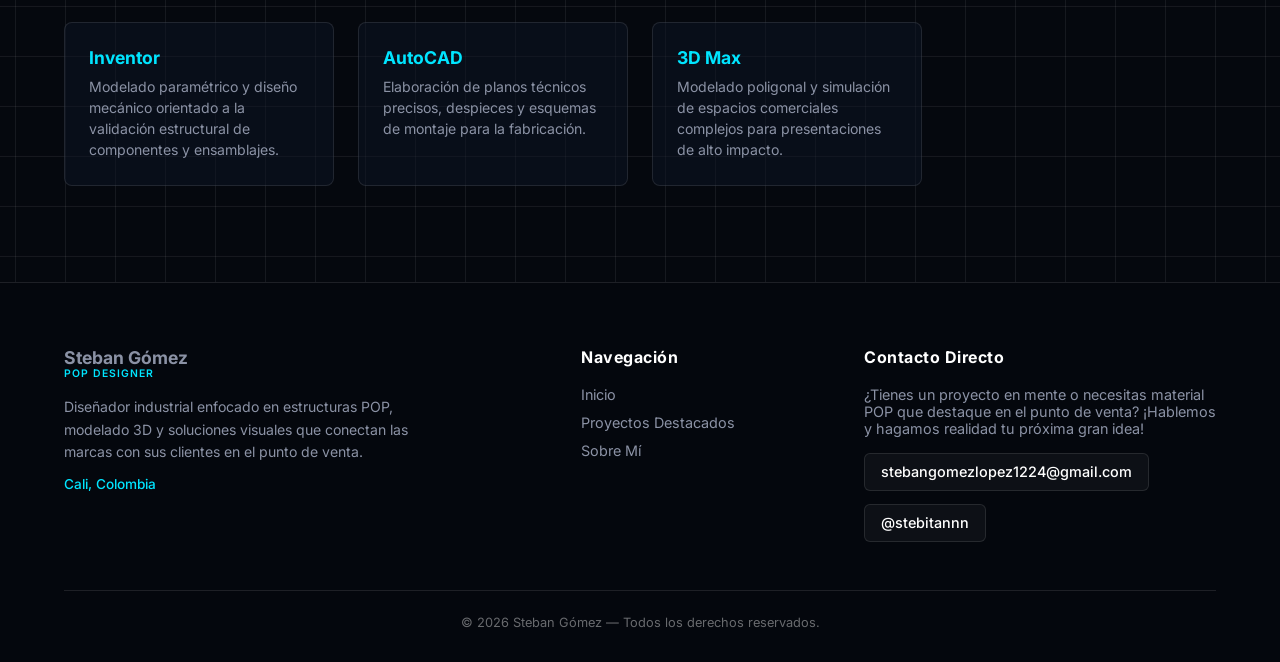
==== commit 2ed0958c: "Reemplaza textos de relleno del portafolio Actualiza la presentación y el enfoque del ciclo de produ" ====
--- a/sobre-mi.html
+++ b/sobre-mi.html
@@ -147,8 +147,7 @@
                     <span>POP DESIGNER</span>
                 </div>
                 <p class="footer-desc">
-                    Lorem ipsum dolor sit amet, consectetur adipiscing elit. Sed do eiusmod tempor incididunt ut labore
-                    et dolore magna aliqua.
+                    Diseñador industrial enfocado en estructuras POP, modelado 3D y soluciones visuales que conectan las marcas con sus clientes en el punto de venta.
                 </p>
                 <p class="footer-location"> Cali, Colombia</p>
             </div>
--- a/style.css
+++ b/style.css
@@ -272,7 +272,7 @@
     justify-content: center;
     align-items: center;
     height: 100%;
-    overflow: visible;
+    overflow: hidden;
 }
 
 .glow-spot {
@@ -302,17 +302,13 @@
 
 /* Hero render image — mostrarla completa y grande */
 .hero-render-img {
-    width: 120%;
-    max-width: none;
+    width: 100%;
+    max-width: 600px;
     height: auto;
-    max-height: none;
+    max-height: 76vh;
     object-fit: contain;
-    /* Movido a la izquierda y hacia abajo, escalado un 20% menos (1.5) */
-    transform: scale(1.5) translate(-20px, 20px);
+    transform: scale(1.08) translate(-8px, 8px);
     border-radius: 0;
-
-    /* Sin recortes de ningún tipo para que se vea 100% entera */
-
     animation: heroFloat 6s ease-in-out infinite;
 }
 
@@ -320,11 +316,11 @@
 
     0%,
     100% {
-        transform: scale(1.5) translate(-20px, 20px);
+        transform: scale(1.08) translate(-8px, 8px);
     }
 
     50% {
-        transform: scale(1.4) translate(-15px, 15px);
+        transform: scale(1.04) translate(-6px, 6px);
     }
 }
 
@@ -597,7 +593,7 @@
 
 .projects-grid {
     display: grid;
-    grid-template-columns: repeat(auto-fit, minmax(300px, 1fr));
+    grid-template-columns: repeat(auto-fit, minmax(min(100%, 270px), 1fr));
     gap: 2rem;
 }
 
@@ -651,7 +647,8 @@
 .card-render-img {
     width: 100%;
     height: 100%;
-    object-fit: cover;
+    object-fit: contain;
+    padding: 0.5rem;
     transition: transform 0.5s ease, filter 0.5s ease;
 }
 
@@ -726,6 +723,11 @@
     color: var(--primary-cyan);
 }
 
+.project-card.privileged .card-3d-badge {
+    left: 12px;
+    right: auto;
+}
+
 .project-info {
     position: absolute;
     bottom: -60px;
@@ -842,7 +844,7 @@
 .modal-content {
     width: 90%;
     max-width: 900px;
-    height: 80vh;
+    height: min(80vh, 760px);
     display: flex;
     flex-direction: column;
     align-items: center;
@@ -1185,50 +1187,150 @@
 
 /* ================= RESPONSIVE ================= */
 @media (max-width: 768px) {
+    nav {
+        flex-wrap: wrap;
+        gap: 0.65rem 1rem;
+        padding: 0.75rem 5%;
+    }
+
+    .nav-links {
+        display: flex;
+        width: 100%;
+        justify-content: space-between;
+        gap: 0.4rem 0.7rem;
+        flex-wrap: wrap;
+    }
+
+    .nav-links a {
+        font-size: 0.68rem;
+        letter-spacing: 0.04em;
+    }
+
+    .btn-contact {
+        padding: 0.35rem 0.65rem;
+    }
+
     .hero {
         height: auto;
-        min-height: 100vh;
-        padding-top: 100px;
-        padding-bottom: 40px;
+        min-height: auto;
+        padding: 125px 5% 36px;
         flex-direction: column;
         overflow: hidden;
+        gap: 0.5rem;
     }
 
     .hero-content {
         width: 100%;
     }
 
+    .hero h1 {
+        font-size: clamp(2rem, 8vw, 3rem);
+    }
+
+    .hero p {
+        font-size: 0.95rem;
+    }
+
+    .hero-buttons {
+        flex-wrap: wrap;
+    }
+
     .about-section {
-        flex-direction: column;
-        grid-template-columns: 1fr;
-    }
-
-    .nav-links {
-        display: none;
+        grid-template-columns: minmax(0, 1fr);
+        gap: 1.25rem;
+        padding: 3.5rem 5%;
+    }
+
+    .about-card,
+    .skills-card {
+        min-width: 0;
+        padding: clamp(1.25rem, 5vw, 2rem);
+    }
+
+    .software-grid {
+        grid-template-columns: repeat(2, minmax(0, 1fr));
+        gap: 0.65rem;
+        margin-top: 1.25rem;
+    }
+
+    .software-item {
+        min-width: 0;
+        padding: 1rem 0.5rem;
+        overflow-wrap: anywhere;
+    }
+
+    .projects-section {
+        padding: 4rem 5%;
+    }
+
+    .projects-header h2 {
+        font-size: clamp(1.8rem, 7vw, 2.5rem);
+    }
+
+    .filters {
+        gap: 0.55rem;
+    }
+
+    .filter-btn {
+        padding: 0.55rem 0.85rem;
+        font-size: 0.82rem;
     }
 
     .hero-visual {
         width: 100%;
-        margin-top: 20px;
+        height: clamp(250px, 72vw, 390px);
+        margin-top: 0.5rem;
         overflow: hidden;
     }
 
+    .render-placeholder {
+        width: 100%;
+        height: 100%;
+        overflow: hidden;
+    }
+
     .hero-render-img {
-        max-height: 50vh;
+        height: 100%;
         width: 100%;
-        transform: scale(1);
+        max-height: 100%;
+        object-fit: contain;
+        transform: scale(1.02);
     }
 
     @keyframes heroFloat {
 
         0%,
         100% {
-            transform: scale(1) translateY(0);
+            transform: scale(1.02) translateY(0);
         }
 
         50% {
-            transform: scale(1) translateY(-10px);
+            transform: scale(1.02) translateY(-6px);
         }
+    }
+
+    .card-top {
+        top: 8%;
+        right: 4px;
+    }
+
+    .card-bottom {
+        bottom: 8%;
+        left: 4px;
+    }
+
+    .project-card {
+        height: clamp(260px, 82vw, 350px);
+    }
+
+    .project-info {
+        bottom: 0;
+        padding: 1rem;
+        opacity: 1;
+    }
+
+    .project-info h3 {
+        font-size: 0.95rem;
     }
 
     .card-top {
@@ -1243,7 +1345,7 @@
 
     .modal-content {
         width: 95%;
-        height: 70vh;
+        height: min(72vh, 620px);
     }
 
     .modal-close {
@@ -1259,4 +1361,40 @@
     .about-grid {
         grid-template-columns: 1fr;
     }
+}
+
+@media (max-width: 380px) {
+    .nav-links {
+        justify-content: flex-start;
+        column-gap: 0.85rem;
+    }
+
+    .hero {
+        padding-top: 140px;
+    }
+
+    .hero-badge {
+        font-size: 0.78rem;
+    }
+
+    .hero-buttons > a {
+        flex: 1 1 100%;
+        text-align: center;
+    }
+
+    .admin-panel {
+        padding: 1rem;
+    }
+
+    .admin-header {
+        align-items: flex-start;
+        flex-direction: column;
+    }
+}
+
+@media (hover: none), (pointer: coarse) {
+    .project-info {
+        bottom: 0;
+        opacity: 1;
+    }
 }
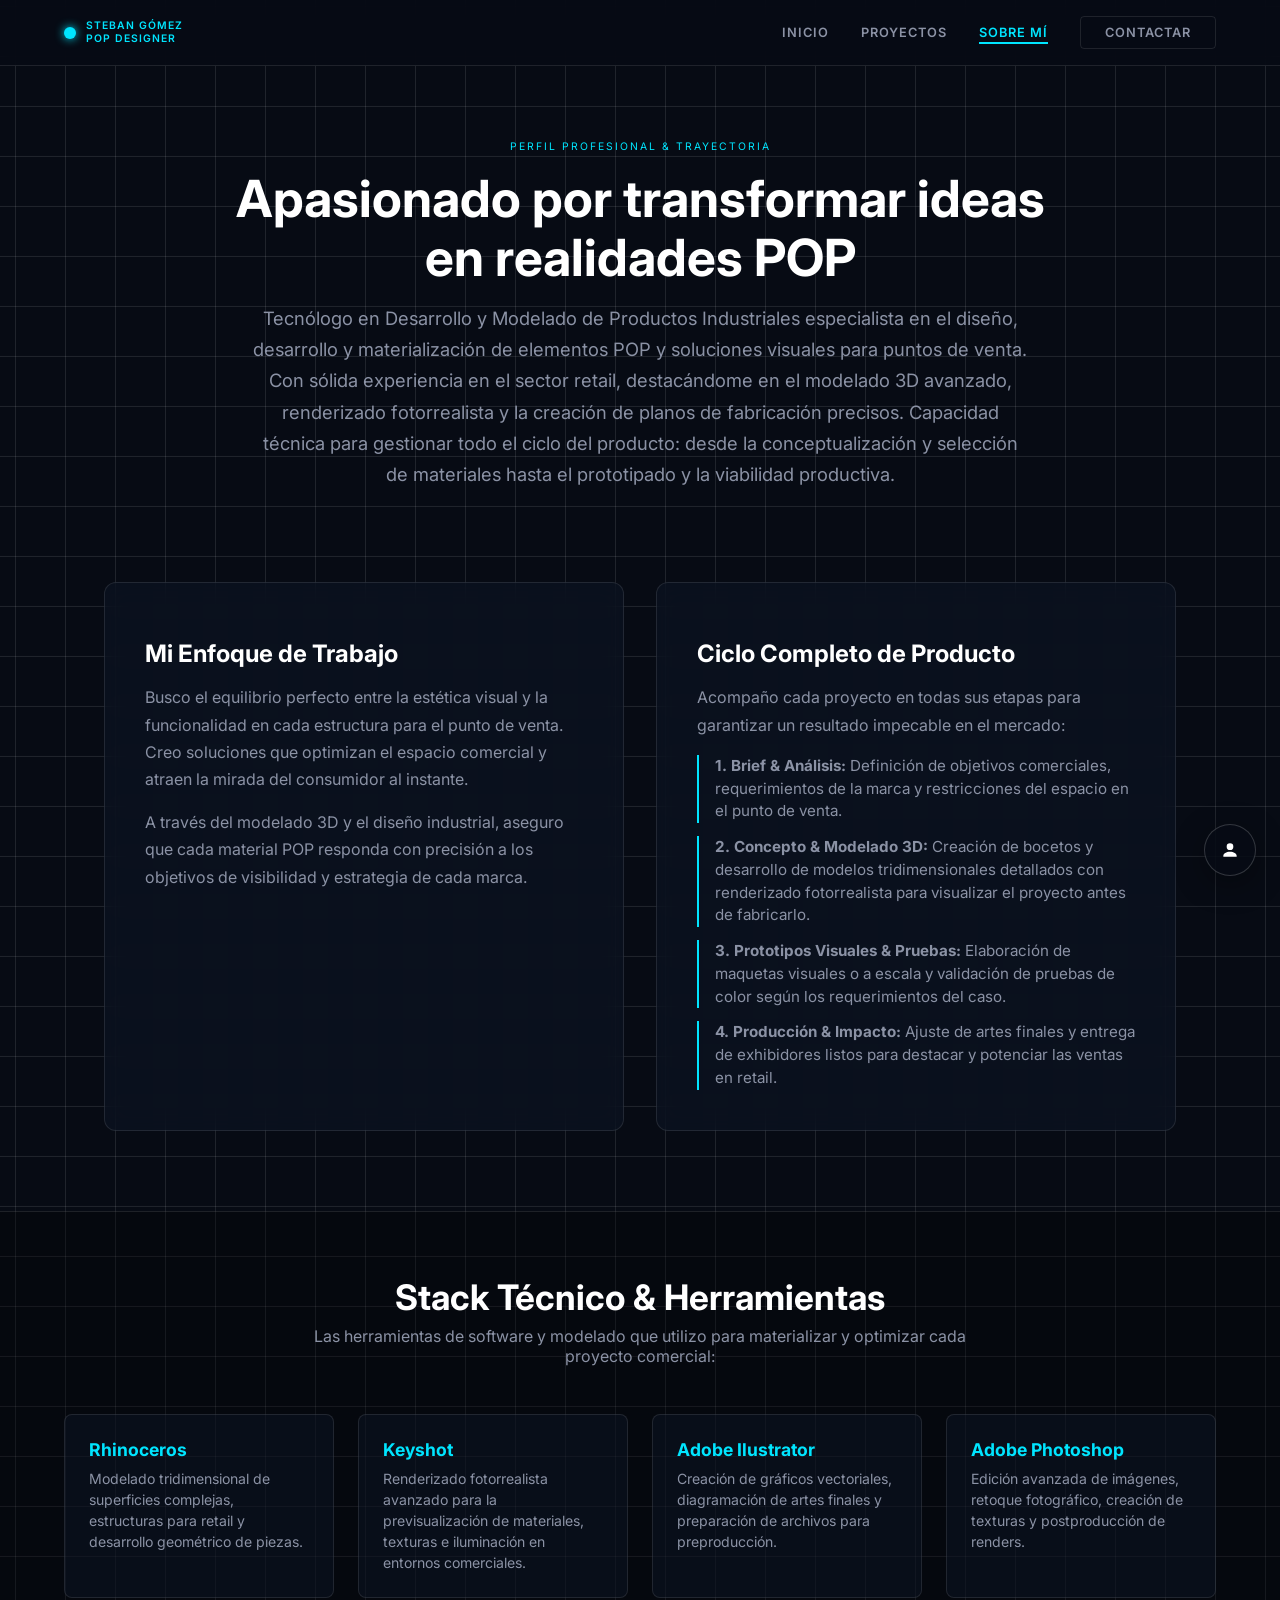
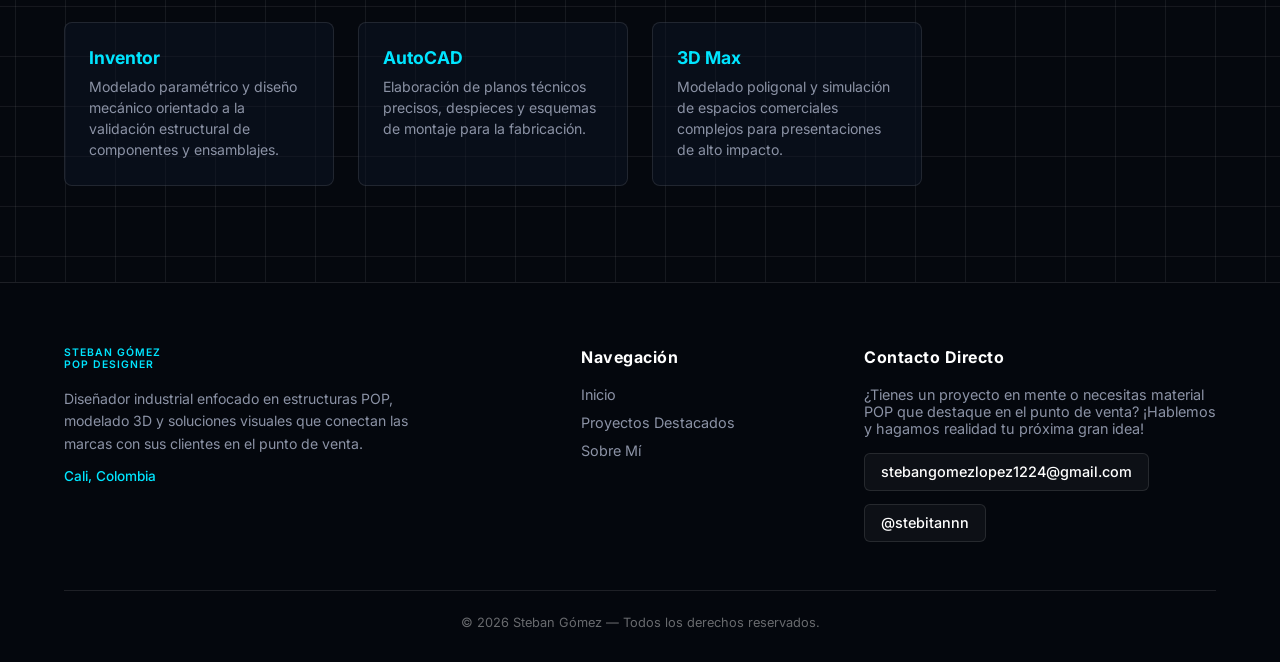
==== commit 8b55109e: "Refactoriza a POO por carpetas y agrega edicion de textos, enlaces, descripciones y CV en modo admin" ====
--- a/sobre-mi.html
+++ b/sobre-mi.html
@@ -31,6 +31,12 @@
             <a href="mailto:stebangomezlopez1224@gmail.com" class="btn-contact">CONTACTAR</a>
         </div>
     </nav>
+
+    <button id="privileged-toggle" class="privileged-toggle" aria-label="Modo privilegiado" title="Modo privilegiado">
+        <svg viewBox="0 0 24 24" aria-hidden="true">
+            <path d="M12 12a4 4 0 1 0-4-4 4 4 0 0 0 4 4Zm0 2c-4.42 0-8 2.24-8 5v1h16v-1c0-2.76-3.58-5-8-5Z"></path>
+        </svg>
+    </button>
 
     <!-- HERO SOBRE MÍ -->
     <section class="about-hero">
@@ -46,6 +52,53 @@
                 conceptualización y selección de materiales hasta el prototipado y la viabilidad productiva.
             </p>
         </div>
+
+        <div id="admin-panel" class="admin-panel about-admin-panel hidden" aria-live="polite">
+            <div class="admin-header">
+                <div>
+                    <h3>Modo privilegiado (Admin — Sobre Mí)</h3>
+                    <p class="admin-help-text">💡 Haz clic sobre cualquier texto o enlace (Contacto, Correo, Instagram) para editarlo y pulsa "Guardar textos".</p>
+                </div>
+                <div class="admin-header-actions">
+                    <button id="save-all-texts-btn" class="btn-primary admin-action-btn" type="button">💾 Guardar textos</button>
+                    <button id="reset-texts-btn" class="ghost-button" type="button">Restaurar textos</button>
+                    <button id="logout-privileged" class="ghost-button" type="button">Cerrar sesión</button>
+                </div>
+            </div>
+
+            <div id="admin-links-section" class="admin-block">
+                <h4 class="admin-block-title">Enlaces de Contacto y Redes ( también puedes hacer clic directo sobre ellos )</h4>
+                <form id="links-form" class="links-form">
+                    <div class="field-group">
+                        <label for="link-contact-text">Texto botón Contactar (Nav)</label>
+                        <input id="link-contact-text" type="text" placeholder="CONTACTAR">
+                    </div>
+                    <div class="field-group">
+                        <label for="link-contact-href">Destino botón Contactar (mailto: o URL)</label>
+                        <input id="link-contact-href" type="text" placeholder="mailto:correo@gmail.com o https://wa.me/...">
+                    </div>
+                    <div class="field-group">
+                        <label for="link-email-text">Texto Correo (Footer)</label>
+                        <input id="link-email-text" type="text" placeholder="stebangomezlopez1224@gmail.com">
+                    </div>
+                    <div class="field-group">
+                        <label for="link-email-href">Destino Correo (mailto: o URL)</label>
+                        <input id="link-email-href" type="text" placeholder="mailto:stebangomezlopez1224@gmail.com">
+                    </div>
+                    <div class="field-group">
+                        <label for="link-ig-text">Texto Instagram / Red Social</label>
+                        <input id="link-ig-text" type="text" placeholder="@stebitannn">
+                    </div>
+                    <div class="field-group">
+                        <label for="link-ig-href">URL de Instagram / Red Social</label>
+                        <input id="link-ig-href" type="text" placeholder="https://instagram.com/stebitannn">
+                    </div>
+                    <div class="project-form-actions field-group-full">
+                        <button type="submit" class="btn-primary admin-submit">Guardar enlaces</button>
+                    </div>
+                </form>
+            </div>
+        </div>
     </section>
 
     <!-- DETALLES DE PERFIL & ENFOQUE -->
@@ -61,7 +114,6 @@
                     consumidor al instante.
                 </p>
                 <p>
-
                     A través del modelado 3D y el diseño industrial, aseguro que cada material POP responda con
                     precisión a los objetivos de visibilidad y estrategia de cada marca.
                 </p>
@@ -80,7 +132,7 @@
                         tridimensionales detallados con renderizado fotorrealista para visualizar el proyecto antes de
                         fabricarlo.</li>
                     <li><strong>3. Prototipos Visuales & Pruebas:</strong> Elaboración de maquetas visuales o a escala y
-                        validación de pruebas de color según los requerimientos del caso.
+                        validación de pruebas de color según los requerimientos del caso.</li>
                     <li><strong>4. Producción & Impacto:</strong> Ajuste de artes finales y entrega de exhibidores
                         listos para destacar y potenciar las ventas en retail.</li>
                 </ul>
@@ -137,6 +189,18 @@
             </div>
         </div>
     </section>
+
+    <div id="privileged-modal" class="privileged-modal hidden" aria-hidden="true">
+        <div class="privileged-modal-content">
+            <button id="close-privileged-modal" class="modal-close" aria-label="Cerrar">&times;</button>
+            <h3>Modo privilegiado</h3>
+            <p>Accede a las herramientas para editar cualquier texto, gestionar proyectos y actualizar la hoja de vida.</p>
+            <label class="sr-only" for="privileged-password">Contraseña</label>
+            <input id="privileged-password" type="password" placeholder="Contraseña" autocomplete="current-password">
+            <button id="access-privileged" class="btn-primary" type="button">Entrar</button>
+            <small>Contraseña por defecto: steban2026</small>
+        </div>
+    </div>
 
     <!-- FOOTER ENRIQUECIDO -->
     <footer>
@@ -181,6 +245,17 @@
         </div>
     </footer>
 
+    <!-- Arquitectura POO Modular -->
+    <script src="js/config/AppConfig.js"></script>
+    <script src="js/services/NotificationService.js"></script>
+    <script src="js/services/StorageService.js"></script>
+    <script src="js/modules/ModalViewer3D.js"></script>
+    <script src="js/modules/ProjectManager.js"></script>
+    <script src="js/modules/TextEditorManager.js"></script>
+    <script src="js/modules/LinkEditorManager.js"></script>
+    <script src="js/modules/CvManager.js"></script>
+    <script src="js/modules/AdminController.js"></script>
+    <script src="js/main.js"></script>
 </body>
 
 </html>
--- a/style.css
+++ b/style.css
@@ -1,1400 +1,1790 @@
-/* ================= VARIABLES ================= */
-:root {
-    --bg-dark: #070b14;
-    --bg-light: #f5f5f7;
-    --primary-cyan: #00E5FF;
-    --primary-blue: #2962FF;
-    --accent-orange: #E58312;
-    --accent-orange-light: #FE9114;
-    --text-light: #ffffff;
-    --text-gray: #8b92a5;
-    --text-dark: #1a1a24;
-    --glass-bg-dark: rgba(13, 20, 36, 0.6);
-    --glass-bg-light: rgba(255, 255, 255, 0.8);
-    --border-light: rgba(255, 255, 255, 0.1);
-    --border-dark: rgba(0, 0, 0, 0.1);
-}
-
-/* ================= RESET Y BASE ================= */
-* {
-    margin: 0;
-    padding: 0;
-    box-sizing: border-box;
-    font-family: 'Inter', system-ui, sans-serif;
-}
-
-body {
-    background-color: var(--bg-dark);
-    color: var(--text-light);
-    overflow-x: hidden;
-}
-
-a {
-    text-decoration: none;
-    color: inherit;
-}
-
-li {
-    list-style: none;
-}
-
-.grid-bg {
-    background-image:
-        linear-gradient(var(--border-light) 1px, transparent 1px),
-        linear-gradient(90deg, var(--border-light) 1px, transparent 1px);
-    background-size: 50px 50px;
-    background-position: center center;
-}
-
-/* ================= NAVEGACIÓN ================= */
-.privileged-toggle {
-    position: fixed;
-    right: 24px;
-    bottom: 24px;
-    width: 52px;
-    height: 52px;
-    border: 1px solid rgba(255, 255, 255, 0.18);
-    background: rgba(7, 11, 20, 0.85);
-    color: var(--text-light);
-    border-radius: 50%;
-    display: flex;
-    align-items: center;
-    justify-content: center;
-    cursor: pointer;
-    z-index: 120;
-    box-shadow: 0 8px 30px rgba(0, 0, 0, 0.35);
-    transition: transform 0.25s ease, border-color 0.25s ease, box-shadow 0.25s ease;
-}
-
-.privileged-toggle:hover {
-    transform: translateY(-2px) scale(1.03);
-    border-color: var(--primary-cyan);
-    box-shadow: 0 0 20px rgba(0, 229, 255, 0.25);
-}
-
-.privileged-toggle svg {
-    width: 20px;
-    height: 20px;
-    fill: currentColor;
-}
-
-nav {
-    display: flex;
-    justify-content: space-between;
-    align-items: center;
-    padding: 1rem 5%;
-    position: fixed;
-    width: 100%;
-    top: 0;
-    z-index: 100;
-    background: rgba(7, 11, 20, 0.9);
-    backdrop-filter: blur(10px);
-    border-bottom: 1px solid var(--border-light);
-}
-
-.logo {
-    display: flex;
-    align-items: center;
-    gap: 10px;
-}
-
-.logo-dot {
-    width: 12px;
-    height: 12px;
-    background: var(--primary-cyan);
-    border-radius: 50%;
-    box-shadow: 0 0 10px var(--primary-cyan);
-}
-
-.logo-text {
-    display: flex;
-    flex-direction: column;
-    font-size: 1.1rem;
-    font-weight: 700;
-    line-height: 1.2;
-}
-
-.logo-text span {
-    font-size: 0.65rem;
-    color: var(--primary-cyan);
-    letter-spacing: 1px;
-    font-weight: 600;
-    text-transform: uppercase;
-}
-
-.nav-links {
-    display: flex;
-    align-items: center;
-    gap: 2rem;
-}
-
-.nav-links a {
-    font-size: 0.8rem;
-    font-weight: 600;
-    color: var(--text-gray);
-    transition: 0.3s;
-    letter-spacing: 1px;
-}
-
-.nav-links a:hover {
-    color: var(--primary-cyan);
-}
-
-.btn-contact {
-    border: 1px solid var(--border-light);
-    padding: 0.5rem 1.5rem;
-    border-radius: 4px;
-    color: var(--text-light);
-    transition: 0.3s;
-}
-
-.btn-contact:hover {
-    border-color: var(--primary-cyan);
-    color: var(--primary-cyan);
-}
-
-/* ================= HERO SECTION ================= */
-.hero {
-    min-height: 100vh;
-    height: auto;
-    display: flex;
-    align-items: center;
-    padding: 0 5%;
-    padding-top: 90px;
-    padding-bottom: 30px;
-    position: relative;
-    overflow: visible;
-    box-sizing: border-box;
-}
-
-.hero-content {
-    flex: 1;
-    width: 50%;
-    z-index: 2;
-}
-
-/* El bloque naranja */
-.hero-badge {
-    display: inline-block;
-    border: 1px solid rgba(229, 131, 18, 0.4);
-    background: rgba(229, 131, 18, 0.05);
-    color: var(--accent-orange-light);
-    padding: 0.5rem 1rem;
-    border-radius: 4px;
-    font-size: 0.85rem;
-    font-weight: 500;
-    margin-bottom: 1.5rem;
-}
-
-.hero-tag {
-    color: var(--primary-cyan);
-    font-size: 0.65rem;
-    letter-spacing: 2px;
-    text-transform: uppercase;
-    margin-bottom: 0.8rem;
-    display: block;
-}
-
-/* Tipografía escalada para que quepa */
-.hero h1 {
-    font-size: clamp(2rem, 3.5vw, 3.5rem);
-    line-height: 1.1;
-    margin-bottom: 1rem;
-}
-
-.hero h1 .cyan-text {
-    color: var(--primary-cyan);
-    text-shadow: 0 0 20px rgba(0, 229, 255, 0.4);
-}
-
-.hero h1 .blue-text {
-    color: var(--primary-blue);
-    font-size: 1.1em;
-}
-
-.hero p {
-    color: var(--text-gray);
-    font-size: 0.85rem;
-    max-width: 450px;
-    margin-bottom: 1.2rem;
-    line-height: 1.6;
-}
-
-/* Botones dobles */
-.hero-buttons {
-    display: flex;
-    gap: 1rem;
-}
-
-.btn-primary {
-    background: var(--accent-orange);
-    color: white;
-    font-weight: 700;
-    font-size: 0.9rem;
-    padding: 0.8rem 1.8rem;
-    border-radius: 4px;
-    display: inline-block;
-    transition: 0.3s;
-    border: none;
-    cursor: pointer;
-}
-
-.btn-primary:hover {
-    background: var(--accent-orange-light);
-    transform: translateY(-2px);
-}
-
-.btn-secondary {
-    background: transparent;
-    color: var(--text-light);
-    font-weight: 700;
-    font-size: 0.9rem;
-    padding: 0.8rem 1.8rem;
-    border-radius: 4px;
-    display: inline-block;
-    transition: 0.3s;
-    border: 1px solid rgba(255, 255, 255, 0.2);
-    cursor: pointer;
-}
-
-.btn-secondary:hover {
-    border-color: var(--text-light);
-    background: rgba(255, 255, 255, 0.05);
-    transform: translateY(-2px);
-}
-
-/* ================= ESPACIO DEL RENDER Y CAJITAS ================= */
-.hero-visual {
-    flex: 1;
-    width: 50%;
-    position: relative;
-    display: flex;
-    justify-content: center;
-    align-items: center;
-    height: 100%;
-    overflow: hidden;
-}
-
-.glow-spot {
-    display: none;
-    /* Se oculta para dejar la imagen completamente limpia */
-}
-
-.render-placeholder {
-    width: 100%;
-    max-width: 550px;
-    height: 100%;
-    background: transparent;
-    border: none;
-    border-radius: 0;
-    display: flex;
-    align-items: center;
-    justify-content: center;
-    z-index: 2;
-    position: relative;
-    overflow: visible;
-    padding: 0;
-}
-
-.render-placeholder model-viewer {
-    border-radius: 10px;
-}
-
-/* Hero render image — mostrarla completa y grande */
-.hero-render-img {
-    width: 100%;
-    max-width: 600px;
-    height: auto;
-    max-height: 76vh;
-    object-fit: contain;
-    transform: scale(1.08) translate(-8px, 8px);
-    border-radius: 0;
-    animation: heroFloat 6s ease-in-out infinite;
-}
-
-@keyframes heroFloat {
-
-    0%,
-    100% {
-        transform: scale(1.08) translate(-8px, 8px);
-    }
-
-    50% {
-        transform: scale(1.04) translate(-6px, 6px);
-    }
-}
-
-/* Animaciones para alternar entre dos Renders (Fading cruzado) */
-.hero-render-img.img-primary {
-    animation: heroFloat 6s ease-in-out infinite, fadePrimary 12s ease-in-out infinite;
-}
-
-.hero-render-img.img-alternate {
-    position: absolute;
-    /* Al estar en un contenedor flex (render-placeholder), se superpone automáticamente */
-    animation: heroFloat 6s ease-in-out infinite, fadeAlternate 12s ease-in-out infinite;
-}
-
-@keyframes fadePrimary {
-    0%, 45% { opacity: 1; }
-    50%, 95% { opacity: 0; }
-    100% { opacity: 1; }
-}
-
-@keyframes fadeAlternate {
-    0%, 45% { opacity: 0; }
-    50%, 95% { opacity: 1; }
-    100% { opacity: 0; }
-}
-
-/* CAJITAS FLOTANTES (Especificaciones) */
-.floating-card {
-    position: absolute;
-    background: rgba(13, 20, 36, 0.85);
-    backdrop-filter: blur(12px);
-    border: 1px solid rgba(255, 255, 255, 0.1);
-    color: var(--text-light);
-    padding: 0.6rem 1.2rem;
-    border-radius: 6px;
-    font-size: 0.8rem;
-    font-weight: 500;
-    display: flex;
-    align-items: center;
-    gap: 10px;
-    z-index: 10;
-    box-shadow: 0 10px 30px rgba(0, 0, 0, 0.6);
-    transition: 0.3s;
-    white-space: nowrap;
-}
-
-.floating-card:hover {
-    border-color: var(--primary-cyan);
-    transform: scale(1.05);
-}
-
-.floating-card .dot {
-    width: 8px;
-    height: 8px;
-    border-radius: 50%;
-}
-
-.floating-card .dot.cyan {
-    background: var(--primary-cyan);
-    box-shadow: 0 0 8px var(--primary-cyan);
-}
-
-.floating-card .dot.blue {
-    background: var(--primary-blue);
-    box-shadow: 0 0 8px var(--primary-blue);
-}
-
-/* Posición — apuntan al cabezote (top) y a la base (bottom) del exhibidor */
-.card-top {
-    top: 22%;
-    right: -5px;
-}
-
-.card-bottom {
-    bottom: 15%;
-    left: -5px;
-}
-
-/* ================= RESTO DEL CSS ================= */
-.about-section {
-    background-color: var(--bg-light);
-    color: var(--text-dark);
-    padding: 100px 5%;
-    display: grid;
-    grid-template-columns: 1fr 1fr;
-    gap: 4rem;
-}
-
-.about-card,
-.skills-card {
-    background: var(--glass-bg-light);
-    padding: 3rem;
-    border-radius: 16px;
-    border: 1px solid var(--border-dark);
-    box-shadow: 0 20px 40px rgba(0, 0, 0, 0.05);
-}
-
-.about-card h2 {
-    margin-bottom: 1.5rem;
-    font-size: 2rem;
-}
-
-.about-card p {
-    line-height: 1.8;
-    color: #4a4a5a;
-    margin-bottom: 1rem;
-}
-
-.software-grid {
-    display: grid;
-    grid-template-columns: repeat(3, 1fr);
-    gap: 1rem;
-    margin-top: 2rem;
-}
-
-.software-item {
-    background: #ffffff;
-    border: 1px solid var(--border-dark);
-    padding: 1.5rem 1rem;
-    text-align: center;
-    border-radius: 8px;
-    font-size: 0.9rem;
-    font-weight: 600;
-    transition: 0.3s;
-    cursor: pointer;
-}
-
-.software-item[data-color='orange'] {
-    --software-color: #ff8a00;
-}
-
-.software-item[data-color='amber'] {
-    --software-color: #f4b400;
-}
-
-.software-item[data-color='orange-dark'] {
-    --software-color: #ff6a00;
-}
-
-.software-item[data-color='blue'] {
-    --software-color: #1f8fff;
-}
-
-.software-item[data-color='cyan'] {
-    --software-color: #00d7ff;
-}
-
-.software-item[data-color='blue-strong'] {
-    --software-color: #1c63ff;
-}
-
-.software-item[data-color='purple'] {
-    --software-color: #a259ff;
-}
-
-.software-item:hover {
-    border-color: var(--software-color, var(--primary-cyan));
-    color: var(--software-color, var(--primary-cyan));
-    transform: translateY(-5px);
-    box-shadow: 0 12px 24px rgba(0, 0, 0, 0.08);
-}
-
-.projects-section {
-    padding: 100px 5%;
-    background-color: var(--bg-dark);
-}
-
-.projects-header {
-    margin-bottom: 3rem;
-}
-
-.projects-subtitle {
-    color: var(--text-gray);
-    font-size: 0.95rem;
-    margin-bottom: 1.5rem;
-    margin-top: -0.5rem;
-}
-
-.projects-header h2 {
-    font-size: 2.5rem;
-    margin-bottom: 1.5rem;
-}
-
-.filters {
-    display: flex;
-    gap: 1rem;
-    flex-wrap: wrap;
-}
-
-.filter-btn {
-    background: transparent;
-    border: 1px solid var(--border-light);
-    color: var(--text-gray);
-    padding: 0.5rem 1.5rem;
-    border-radius: 30px;
-    cursor: pointer;
-    transition: 0.3s;
-}
-
-.filter-btn.active,
-.filter-btn:hover {
-    border-color: var(--primary-cyan);
-    color: var(--primary-cyan);
-}
-
-.admin-panel {
-    margin-bottom: 2rem;
-    background: rgba(255, 255, 255, 0.04);
-    border: 1px solid rgba(255, 255, 255, 0.1);
-    border-radius: 18px;
-    padding: 1.5rem;
-}
-
-.admin-panel.hidden {
-    display: none;
-}
-
-.admin-header {
-    display: flex;
-    align-items: center;
-    justify-content: space-between;
-    gap: 1rem;
-    margin-bottom: 1rem;
-}
-
-.admin-header h3 {
-    font-size: 1.25rem;
-}
-
-.ghost-button {
-    background: transparent;
-    color: var(--text-light);
-    border: 1px solid rgba(255, 255, 255, 0.2);
-    border-radius: 999px;
-    padding: 0.6rem 1rem;
-    cursor: pointer;
-}
-
-.project-form {
-    display: grid;
-    grid-template-columns: repeat(auto-fit, minmax(180px, 1fr));
-    gap: 1rem;
-    align-items: end;
-}
-
-.field-group {
-    display: flex;
-    flex-direction: column;
-    gap: 0.5rem;
-}
-
-.field-group label {
-    color: var(--text-gray);
-    font-size: 0.8rem;
-}
-
-.field-group input,
-.field-group select {
-    width: 100%;
-    padding: 0.8rem 1rem;
-    border: 1px solid rgba(255, 255, 255, 0.14);
-    border-radius: 10px;
-    background: rgba(7, 11, 20, 0.7);
-    color: var(--text-light);
-}
-
-.admin-submit {
-    min-height: 48px;
-}
-
-.projects-grid {
-    display: grid;
-    grid-template-columns: repeat(auto-fit, minmax(min(100%, 270px), 1fr));
-    gap: 2rem;
-}
-
-.project-card {
-    background: var(--glass-bg-dark);
-    border: 1px solid var(--border-light);
-    height: 350px;
-    border-radius: 12px;
-    display: flex;
-    align-items: center;
-    justify-content: center;
-    position: relative;
-    overflow: hidden;
-    cursor: pointer;
-    transition: transform 0.4s ease, border-color 0.4s ease, opacity 0.4s ease, box-shadow 0.4s ease;
-}
-
-.project-card:hover {
-    border-color: var(--primary-cyan);
-    transform: translateY(-6px);
-    box-shadow: 0 12px 40px rgba(0, 229, 255, 0.12);
-}
-
-.project-card:hover .project-info {
-    bottom: 0;
-    opacity: 1;
-}
-
-.project-card:hover .card-preview .card-icon {
-    transform: scale(1.15);
-}
-
-.project-card:hover .card-3d-badge {
-    background: var(--primary-cyan);
-    color: var(--bg-dark);
-    box-shadow: 0 0 20px rgba(0, 229, 255, 0.4);
-}
-
-/* Static card preview with render images */
-.card-preview {
-    width: 100%;
-    height: 100%;
-    display: flex;
-    align-items: center;
-    justify-content: center;
-    background: linear-gradient(135deg, rgba(0, 229, 255, 0.03) 0%, rgba(41, 98, 255, 0.06) 50%, rgba(229, 131, 18, 0.03) 100%);
-    position: relative;
-    overflow: hidden;
-}
-
-.card-render-img {
-    width: 100%;
-    height: 100%;
-    object-fit: contain;
-    padding: 0.5rem;
-    transition: transform 0.5s ease, filter 0.5s ease;
-}
-
-.project-card:hover .card-render-img {
-    transform: scale(1.08);
-    filter: brightness(1.1);
-}
-
-.card-icon {
-    font-size: 4rem;
-    opacity: 0.7;
-    transition: transform 0.4s ease;
-    filter: grayscale(0.3);
-}
-
-.card-3d-badge {
-    position: absolute;
-    top: 16px;
-    right: 16px;
-    background: rgba(0, 229, 255, 0.15);
-    color: var(--primary-cyan);
-    font-size: 0.7rem;
-    font-weight: 800;
-    letter-spacing: 2px;
-    padding: 6px 14px;
-    border-radius: 20px;
-    border: 1px solid rgba(0, 229, 255, 0.3);
-    transition: all 0.3s ease;
-}
-
-/* Filter animation */
-.project-card.hidden {
-    display: none;
-}
-
-.project-card.fade-out {
-    opacity: 0;
-    transform: scale(0.95);
-}
-
-.project-admin-actions {
-    position: absolute;
-    top: 12px;
-    right: 12px;
-    display: none;
-    gap: 0.5rem;
-    z-index: 10;
-}
-
-.project-card.privileged .project-admin-actions {
-    display: flex;
-}
-
-.project-admin-btn {
-    border: 1px solid rgba(255, 255, 255, 0.2);
-    background: rgba(7, 11, 20, 0.8);
-    color: var(--text-light);
-    border-radius: 999px;
-    padding: 0.45rem 0.7rem;
-    font-size: 0.7rem;
-    font-weight: 600;
-    cursor: pointer;
-}
-
-.project-admin-btn.delete:hover {
-    border-color: #ff6b6b;
-    color: #ff6b6b;
-}
-
-.project-admin-btn.edit:hover {
-    border-color: var(--primary-cyan);
-    color: var(--primary-cyan);
-}
-
-.project-card.privileged .card-3d-badge {
-    left: 12px;
-    right: auto;
-}
-
-.project-info {
-    position: absolute;
-    bottom: -60px;
-    left: 0;
-    width: 100%;
-    padding: 1.5rem;
-    background: linear-gradient(0deg, rgba(0, 0, 0, 0.92) 0%, rgba(0, 0, 0, 0.6) 60%, transparent 100%);
-    opacity: 0;
-    transition: 0.4s ease;
-    z-index: 5;
-}
-
-.project-info h3 {
-    color: white;
-    margin-top: 6px;
-    font-size: 1rem;
-    font-weight: 600;
-}
-
-.project-tag {
-    color: var(--primary-cyan);
-    font-size: 0.7rem;
-    letter-spacing: 2px;
-    text-transform: uppercase;
-    font-weight: 600;
-}
-
-/* ================= MODAL 3D VIEWER ================= */
-.privileged-modal {
-    position: fixed;
-    inset: 0;
-    background: rgba(0, 0, 0, 0.78);
-    display: flex;
-    align-items: center;
-    justify-content: center;
-    z-index: 130;
-}
-
-.privileged-modal.hidden {
-    display: none;
-}
-
-.privileged-modal-content {
-    width: min(420px, calc(100% - 2rem));
-    background: rgba(13, 20, 36, 0.96);
-    border: 1px solid rgba(255, 255, 255, 0.1);
-    border-radius: 18px;
-    padding: 2rem 1.5rem 1.5rem;
-    position: relative;
-    color: var(--text-light);
-    box-shadow: 0 25px 60px rgba(0, 0, 0, 0.45);
-}
-
-.privileged-modal-content h3 {
-    margin-bottom: 0.5rem;
-    font-size: 1.5rem;
-}
-
-.privileged-modal-content p {
-    color: var(--text-gray);
-    margin-bottom: 1rem;
-}
-
-.privileged-modal-content input {
-    width: 100%;
-    padding: 0.9rem 1rem;
-    border-radius: 10px;
-    border: 1px solid rgba(255, 255, 255, 0.2);
-    background: rgba(255, 255, 255, 0.03);
-    color: var(--text-light);
-    margin-bottom: 1rem;
-}
-
-.privileged-modal-content small {
-    display: block;
-    margin-top: 0.8rem;
-    color: var(--text-gray);
-}
-
-.sr-only {
-    position: absolute;
-    width: 1px;
-    height: 1px;
-    padding: 0;
-    margin: -1px;
-    overflow: hidden;
-    clip: rect(0, 0, 0, 0);
-    white-space: nowrap;
-    border: 0;
-}
-
-.modal-overlay {
-    position: fixed;
-    top: 0;
-    left: 0;
-    width: 100%;
-    height: 100%;
-    background: rgba(0, 0, 0, 0.92);
-    backdrop-filter: blur(20px);
-    z-index: 1000;
-    display: flex;
-    align-items: center;
-    justify-content: center;
-    opacity: 0;
-    visibility: hidden;
-    transition: opacity 0.4s ease, visibility 0.4s ease;
-}
-
-.modal-overlay.active {
-    opacity: 1;
-    visibility: visible;
-}
-
-.modal-content {
-    width: 90%;
-    max-width: 900px;
-    height: min(80vh, 760px);
-    display: flex;
-    flex-direction: column;
-    align-items: center;
-    position: relative;
-    transform: scale(0.9) translateY(30px);
-    transition: transform 0.4s ease;
-}
-
-.modal-overlay.active .modal-content {
-    transform: scale(1) translateY(0);
-}
-
-.modal-close {
-    position: absolute;
-    top: -10px;
-    right: -10px;
-    background: rgba(255, 255, 255, 0.1);
-    border: 1px solid rgba(255, 255, 255, 0.2);
-    color: white;
-    width: 44px;
-    height: 44px;
-    border-radius: 50%;
-    font-size: 1.5rem;
-    cursor: pointer;
-    z-index: 10;
-    display: flex;
-    align-items: center;
-    justify-content: center;
-    transition: 0.3s ease;
-}
-
-.modal-close:hover {
-    background: rgba(255, 255, 255, 0.2);
-    border-color: var(--primary-cyan);
-    color: var(--primary-cyan);
-    transform: rotate(90deg);
-}
-
-.modal-title {
-    color: white;
-    font-size: 1.3rem;
-    margin-bottom: 1rem;
-    text-align: center;
-    font-weight: 700;
-}
-
-.modal-viewer-container {
-    flex: 1;
-    width: 100%;
-    border-radius: 16px;
-    overflow: hidden;
-    border: 1px solid rgba(255, 255, 255, 0.1);
-    background: rgba(13, 20, 36, 0.6);
-    box-shadow: 0 30px 80px rgba(0, 0, 0, 0.5);
-}
-
-.modal-viewer-container model-viewer {
-    border-radius: 16px;
-}
-
-.modal-hint {
-    color: var(--text-gray);
-    font-size: 0.8rem;
-    margin-top: 1rem;
-    text-align: center;
-    opacity: 0.7;
-}
-
-/* Loading spinner for 3D modal */
-.modal-loading {
-    display: flex;
-    flex-direction: column;
-    align-items: center;
-    justify-content: center;
-    width: 100%;
-    height: 100%;
-    background: rgba(13, 20, 36, 0.95);
-    gap: 1rem;
-}
-
-.modal-loading p {
-    color: var(--text-gray);
-    font-size: 0.85rem;
-    letter-spacing: 1px;
-}
-
-.spinner {
-    width: 40px;
-    height: 40px;
-    border: 3px solid rgba(255, 255, 255, 0.1);
-    border-top-color: var(--primary-cyan);
-    border-radius: 50%;
-    animation: spin 0.8s linear infinite;
-    will-change: transform;
-}
-
-@keyframes spin {
-    to {
-        transform: rotate(360deg);
-    }
-}
-
-/* ================= FOOTER ENRIQUECIDO ================= */
-footer {
-    border-top: 1px solid var(--border-light);
-    background: #04070d;
-    padding: 4rem 5% 2rem 5%;
-    color: var(--text-gray);
-    font-size: 0.9rem;
-}
-
-.footer-container {
-    display: grid;
-    grid-template-columns: 2fr 1fr 1.5fr;
-    gap: 3rem;
-    max-width: 1200px;
-    margin: 0 auto 3rem auto;
-}
-
-.footer-col h4 {
-    color: var(--text-light);
-    font-size: 1rem;
-    font-weight: 700;
-    margin-bottom: 1.2rem;
-    letter-spacing: 0.5px;
-}
-
-.footer-desc {
-    margin-top: 1rem;
-    line-height: 1.6;
-    font-size: 0.88rem;
-    max-width: 380px;
-}
-
-.footer-location {
-    margin-top: 0.8rem;
-    font-weight: 500;
-    color: var(--primary-cyan);
-    font-size: 0.85rem;
-}
-
-.footer-col ul {
-    display: flex;
-    flex-direction: column;
-    gap: 0.7rem;
-}
-
-.footer-col ul a {
-    color: var(--text-gray);
-    transition: 0.3s;
-}
-
-.footer-col ul a:hover {
-    color: var(--primary-cyan);
-}
-
-.footer-contact-items {
-    display: flex;
-    flex-direction: column;
-    gap: 0.8rem;
-    margin-top: 1rem;
-}
-
-.footer-contact-link {
-    color: var(--text-light);
-    background: rgba(255, 255, 255, 0.04);
-    border: 1px solid var(--border-light);
-    padding: 0.6rem 1rem;
-    border-radius: 6px;
-    display: inline-block;
-    transition: 0.3s;
-    font-weight: 500;
-    width: fit-content;
-}
-
-.footer-contact-link:hover {
-    border-color: var(--primary-cyan);
-    color: var(--primary-cyan);
-    background: rgba(0, 229, 255, 0.05);
-    transform: translateY(-2px);
-}
-
-.footer-bottom {
-    border-top: 1px solid var(--border-light);
-    padding-top: 1.5rem;
-    text-align: center;
-    font-size: 0.8rem;
-    color: rgba(255, 255, 255, 0.4);
-}
-
-/* ================= PÁGINA SOBRE MÍ ================= */
-.nav-links a.active {
-    color: var(--primary-cyan);
-    position: relative;
-}
-
-.nav-links a.active::after {
-    content: '';
-    position: absolute;
-    bottom: -4px;
-    left: 0;
-    width: 100%;
-    height: 2px;
-    background: var(--primary-cyan);
-}
-
-.about-hero {
-    padding: 140px 5% 60px 5%;
-    max-width: 1000px;
-    margin: 0 auto;
-    text-align: center;
-}
-
-.about-hero h1 {
-    font-size: clamp(2.3rem, 4vw, 3.8rem);
-    margin: 1rem 0;
-    line-height: 1.15;
-}
-
-.about-lead {
-    font-size: 1.15rem;
-    color: var(--text-gray);
-    line-height: 1.7;
-    max-width: 780px;
-    margin: 0 auto;
-}
-
-.about-detail-section {
-    padding: 2rem 5% 5rem 5%;
-    max-width: 1200px;
-    margin: 0 auto;
-}
-
-.about-grid {
-    display: grid;
-    grid-template-columns: 1fr 1fr;
-    gap: 2rem;
-}
-
-.glass-card {
-    background: var(--glass-bg-dark);
-    border: 1px solid var(--border-light);
-    backdrop-filter: blur(12px);
-    border-radius: 12px;
-    padding: 2.5rem;
-    transition: 0.3s;
-}
-
-.glass-card:hover {
-    border-color: rgba(0, 229, 255, 0.3);
-    transform: translateY(-3px);
-}
-
-.card-icon {
-    font-size: 2rem;
-    margin-bottom: 1rem;
-}
-
-.glass-card h2 {
-    font-size: 1.5rem;
-    margin-bottom: 1rem;
-    color: var(--text-light);
-}
-
-.glass-card p {
-    color: var(--text-gray);
-    line-height: 1.7;
-    margin-bottom: 1rem;
-}
-
-.process-list {
-    display: flex;
-    flex-direction: column;
-    gap: 0.8rem;
-    margin-top: 1rem;
-}
-
-.process-list li {
-    color: var(--text-gray);
-    font-size: 0.95rem;
-    line-height: 1.5;
-    padding-left: 1rem;
-    border-left: 2px solid var(--primary-cyan);
-}
-
-.skills-detail-section {
-    padding: 4rem 5% 6rem 5%;
-    background: rgba(0, 0, 0, 0.3);
-    border-top: 1px solid var(--border-light);
-}
-
-.section-title-center {
-    text-align: center;
-    max-width: 700px;
-    margin: 0 auto 3rem auto;
-}
-
-.section-title-center h2 {
-    font-size: 2.2rem;
-    margin-bottom: 0.5rem;
-}
-
-.section-title-center p {
-    color: var(--text-gray);
-}
-
-.software-cards-grid {
-    display: grid;
-    grid-template-columns: repeat(auto-fit, minmax(240px, 1fr));
-    gap: 1.5rem;
-    max-width: 1200px;
-    margin: 0 auto;
-}
-
-.software-card {
-    background: rgba(13, 20, 36, 0.5);
-    border: 1px solid var(--border-light);
-    border-radius: 8px;
-    padding: 1.5rem;
-    transition: 0.3s;
-}
-
-.software-card:hover {
-    border-color: var(--accent-orange);
-    background: rgba(229, 131, 18, 0.05);
-    transform: translateY(-3px);
-}
-
-.software-card h3 {
-    color: var(--primary-cyan);
-    font-size: 1.1rem;
-    margin-bottom: 0.5rem;
-}
-
-.software-card p {
-    color: var(--text-gray);
-    font-size: 0.88rem;
-    line-height: 1.5;
-}
-
-/* ================= RESPONSIVE ================= */
-@media (max-width: 768px) {
-    nav {
-        flex-wrap: wrap;
-        gap: 0.65rem 1rem;
-        padding: 0.75rem 5%;
-    }
-
-    .nav-links {
-        display: flex;
-        width: 100%;
-        justify-content: space-between;
-        gap: 0.4rem 0.7rem;
-        flex-wrap: wrap;
-    }
-
-    .nav-links a {
-        font-size: 0.68rem;
-        letter-spacing: 0.04em;
-    }
-
-    .btn-contact {
-        padding: 0.35rem 0.65rem;
-    }
-
-    .hero {
-        height: auto;
-        min-height: auto;
-        padding: 125px 5% 36px;
-        flex-direction: column;
-        overflow: hidden;
-        gap: 0.5rem;
-    }
-
-    .hero-content {
-        width: 100%;
-    }
-
-    .hero h1 {
-        font-size: clamp(2rem, 8vw, 3rem);
-    }
-
-    .hero p {
-        font-size: 0.95rem;
-    }
-
-    .hero-buttons {
-        flex-wrap: wrap;
-    }
-
-    .about-section {
-        grid-template-columns: minmax(0, 1fr);
-        gap: 1.25rem;
-        padding: 3.5rem 5%;
-    }
-
-    .about-card,
-    .skills-card {
-        min-width: 0;
-        padding: clamp(1.25rem, 5vw, 2rem);
-    }
-
-    .software-grid {
-        grid-template-columns: repeat(2, minmax(0, 1fr));
-        gap: 0.65rem;
-        margin-top: 1.25rem;
-    }
-
-    .software-item {
-        min-width: 0;
-        padding: 1rem 0.5rem;
-        overflow-wrap: anywhere;
-    }
-
-    .projects-section {
-        padding: 4rem 5%;
-    }
-
-    .projects-header h2 {
-        font-size: clamp(1.8rem, 7vw, 2.5rem);
-    }
-
-    .filters {
-        gap: 0.55rem;
-    }
-
-    .filter-btn {
-        padding: 0.55rem 0.85rem;
-        font-size: 0.82rem;
-    }
-
-    .hero-visual {
-        width: 100%;
-        height: clamp(250px, 72vw, 390px);
-        margin-top: 0.5rem;
-        overflow: hidden;
-    }
-
-    .render-placeholder {
-        width: 100%;
-        height: 100%;
-        overflow: hidden;
-    }
-
-    .hero-render-img {
-        height: 100%;
-        width: 100%;
-        max-height: 100%;
-        object-fit: contain;
-        transform: scale(1.02);
-    }
-
-    @keyframes heroFloat {
-
-        0%,
-        100% {
-            transform: scale(1.02) translateY(0);
-        }
-
-        50% {
-            transform: scale(1.02) translateY(-6px);
-        }
-    }
-
-    .card-top {
-        top: 8%;
-        right: 4px;
-    }
-
-    .card-bottom {
-        bottom: 8%;
-        left: 4px;
-    }
-
-    .project-card {
-        height: clamp(260px, 82vw, 350px);
-    }
-
-    .project-info {
-        bottom: 0;
-        padding: 1rem;
-        opacity: 1;
-    }
-
-    .project-info h3 {
-        font-size: 0.95rem;
-    }
-
-    .card-top {
-        top: 10%;
-        right: 5px;
-    }
-
-    .card-bottom {
-        bottom: 10%;
-        left: 5px;
-    }
-
-    .modal-content {
-        width: 95%;
-        height: min(72vh, 620px);
-    }
-
-    .modal-close {
-        top: -50px;
-        right: 0;
-    }
-
-    .footer-container {
-        grid-template-columns: 1fr;
-        gap: 2rem;
-    }
-
-    .about-grid {
-        grid-template-columns: 1fr;
-    }
-}
-
-@media (max-width: 380px) {
-    .nav-links {
-        justify-content: flex-start;
-        column-gap: 0.85rem;
-    }
-
-    .hero {
-        padding-top: 140px;
-    }
-
-    .hero-badge {
-        font-size: 0.78rem;
-    }
-
-    .hero-buttons > a {
-        flex: 1 1 100%;
-        text-align: center;
-    }
-
-    .admin-panel {
-        padding: 1rem;
-    }
-
-    .admin-header {
-        align-items: flex-start;
-        flex-direction: column;
-    }
-}
-
-@media (hover: none), (pointer: coarse) {
-    .project-info {
-        bottom: 0;
-        opacity: 1;
-    }
-}+/* ================= VARIABLES ================= */
+:root {
+    --bg-dark: #070b14;
+    --bg-light: #f5f5f7;
+    --primary-cyan: #00E5FF;
+    --primary-blue: #2962FF;
+    --accent-orange: #E58312;
+    --accent-orange-light: #FE9114;
+    --text-light: #ffffff;
+    --text-gray: #8b92a5;
+    --text-dark: #1a1a24;
+    --glass-bg-dark: rgba(13, 20, 36, 0.6);
+    --glass-bg-light: rgba(255, 255, 255, 0.8);
+    --border-light: rgba(255, 255, 255, 0.1);
+    --border-dark: rgba(0, 0, 0, 0.1);
+}
+
+/* ================= RESET Y BASE ================= */
+* {
+    margin: 0;
+    padding: 0;
+    box-sizing: border-box;
+    font-family: 'Inter', system-ui, sans-serif;
+}
+
+body {
+    background-color: var(--bg-dark);
+    color: var(--text-light);
+    overflow-x: hidden;
+}
+
+a {
+    text-decoration: none;
+    color: inherit;
+}
+
+li {
+    list-style: none;
+}
+
+.grid-bg {
+    background-image:
+        linear-gradient(var(--border-light) 1px, transparent 1px),
+        linear-gradient(90deg, var(--border-light) 1px, transparent 1px);
+    background-size: 50px 50px;
+    background-position: center center;
+}
+
+/* ================= NAVEGACIÓN ================= */
+.privileged-toggle {
+    position: fixed;
+    right: 24px;
+    bottom: 24px;
+    width: 52px;
+    height: 52px;
+    border: 1px solid rgba(255, 255, 255, 0.18);
+    background: rgba(7, 11, 20, 0.85);
+    color: var(--text-light);
+    border-radius: 50%;
+    display: flex;
+    align-items: center;
+    justify-content: center;
+    cursor: pointer;
+    z-index: 120;
+    box-shadow: 0 8px 30px rgba(0, 0, 0, 0.35);
+    transition: transform 0.25s ease, border-color 0.25s ease, box-shadow 0.25s ease;
+}
+
+.privileged-toggle:hover {
+    transform: translateY(-2px) scale(1.03);
+    border-color: var(--primary-cyan);
+    box-shadow: 0 0 20px rgba(0, 229, 255, 0.25);
+}
+
+.privileged-toggle svg {
+    width: 20px;
+    height: 20px;
+    fill: currentColor;
+}
+
+nav {
+    display: flex;
+    justify-content: space-between;
+    align-items: center;
+    padding: 1rem 5%;
+    position: fixed;
+    width: 100%;
+    top: 0;
+    z-index: 100;
+    background: rgba(7, 11, 20, 0.9);
+    backdrop-filter: blur(10px);
+    border-bottom: 1px solid var(--border-light);
+}
+
+.logo {
+    display: flex;
+    align-items: center;
+    gap: 10px;
+}
+
+.logo-dot {
+    width: 12px;
+    height: 12px;
+    background: var(--primary-cyan);
+    border-radius: 50%;
+    box-shadow: 0 0 10px var(--primary-cyan);
+}
+
+.logo-text {
+    display: flex;
+    flex-direction: column;
+    font-size: 1.1rem;
+    font-weight: 700;
+    line-height: 1.2;
+}
+
+.logo-text span {
+    font-size: 0.65rem;
+    color: var(--primary-cyan);
+    letter-spacing: 1px;
+    font-weight: 600;
+    text-transform: uppercase;
+}
+
+.nav-links {
+    display: flex;
+    align-items: center;
+    gap: 2rem;
+}
+
+.nav-links a {
+    font-size: 0.8rem;
+    font-weight: 600;
+    color: var(--text-gray);
+    transition: 0.3s;
+    letter-spacing: 1px;
+}
+
+.nav-links a:hover {
+    color: var(--primary-cyan);
+}
+
+.btn-contact {
+    border: 1px solid var(--border-light);
+    padding: 0.5rem 1.5rem;
+    border-radius: 4px;
+    color: var(--text-light);
+    transition: 0.3s;
+}
+
+.btn-contact:hover {
+    border-color: var(--primary-cyan);
+    color: var(--primary-cyan);
+}
+
+/* ================= HERO SECTION ================= */
+.hero {
+    min-height: 100vh;
+    height: auto;
+    display: flex;
+    align-items: center;
+    padding: 0 5%;
+    padding-top: 90px;
+    padding-bottom: 30px;
+    position: relative;
+    overflow: visible;
+    box-sizing: border-box;
+}
+
+.hero-content {
+    flex: 1;
+    width: 50%;
+    z-index: 2;
+}
+
+/* El bloque naranja */
+.hero-badge {
+    display: inline-block;
+    border: 1px solid rgba(229, 131, 18, 0.4);
+    background: rgba(229, 131, 18, 0.05);
+    color: var(--accent-orange-light);
+    padding: 0.5rem 1rem;
+    border-radius: 4px;
+    font-size: 0.85rem;
+    font-weight: 500;
+    margin-bottom: 1.5rem;
+}
+
+.hero-tag {
+    color: var(--primary-cyan);
+    font-size: 0.65rem;
+    letter-spacing: 2px;
+    text-transform: uppercase;
+    margin-bottom: 0.8rem;
+    display: block;
+}
+
+/* Tipografía escalada para que quepa */
+.hero h1 {
+    font-size: clamp(2rem, 3.5vw, 3.5rem);
+    line-height: 1.1;
+    margin-bottom: 1rem;
+}
+
+.hero h1 .cyan-text {
+    color: var(--primary-cyan);
+    text-shadow: 0 0 20px rgba(0, 229, 255, 0.4);
+}
+
+.hero h1 .blue-text {
+    color: var(--primary-blue);
+    font-size: 1.1em;
+}
+
+.hero p {
+    color: var(--text-gray);
+    font-size: 0.85rem;
+    max-width: 450px;
+    margin-bottom: 1.2rem;
+    line-height: 1.6;
+}
+
+/* Botones dobles */
+.hero-buttons {
+    display: flex;
+    gap: 1rem;
+}
+
+.btn-primary {
+    background: var(--accent-orange);
+    color: white;
+    font-weight: 700;
+    font-size: 0.9rem;
+    padding: 0.8rem 1.8rem;
+    border-radius: 4px;
+    display: inline-block;
+    transition: 0.3s;
+    border: none;
+    cursor: pointer;
+}
+
+.btn-primary:hover {
+    background: var(--accent-orange-light);
+    transform: translateY(-2px);
+}
+
+.btn-secondary {
+    background: transparent;
+    color: var(--text-light);
+    font-weight: 700;
+    font-size: 0.9rem;
+    padding: 0.8rem 1.8rem;
+    border-radius: 4px;
+    display: inline-block;
+    transition: 0.3s;
+    border: 1px solid rgba(255, 255, 255, 0.2);
+    cursor: pointer;
+}
+
+.btn-secondary:hover {
+    border-color: var(--text-light);
+    background: rgba(255, 255, 255, 0.05);
+    transform: translateY(-2px);
+}
+
+/* ================= ESPACIO DEL RENDER Y CAJITAS ================= */
+.hero-visual {
+    flex: 1;
+    width: 50%;
+    position: relative;
+    display: flex;
+    justify-content: center;
+    align-items: center;
+    height: 100%;
+    overflow: hidden;
+}
+
+.glow-spot {
+    display: none;
+    /* Se oculta para dejar la imagen completamente limpia */
+}
+
+.render-placeholder {
+    width: 100%;
+    max-width: 550px;
+    height: 100%;
+    background: transparent;
+    border: none;
+    border-radius: 0;
+    display: flex;
+    align-items: center;
+    justify-content: center;
+    z-index: 2;
+    position: relative;
+    overflow: visible;
+    padding: 0;
+}
+
+.render-placeholder model-viewer {
+    border-radius: 10px;
+}
+
+/* Hero render image — mostrarla completa y grande */
+.hero-render-img {
+    width: 100%;
+    max-width: 600px;
+    height: auto;
+    max-height: 76vh;
+    object-fit: contain;
+    transform: scale(1.08) translate(-8px, 8px);
+    border-radius: 0;
+    animation: heroFloat 6s ease-in-out infinite;
+}
+
+@keyframes heroFloat {
+
+    0%,
+    100% {
+        transform: scale(1.08) translate(-8px, 8px);
+    }
+
+    50% {
+        transform: scale(1.04) translate(-6px, 6px);
+    }
+}
+
+/* Animaciones para alternar entre dos Renders (Fading cruzado) */
+.hero-render-img.img-primary {
+    animation: heroFloat 6s ease-in-out infinite, fadePrimary 12s ease-in-out infinite;
+}
+
+.hero-render-img.img-alternate {
+    position: absolute;
+    /* Al estar en un contenedor flex (render-placeholder), se superpone automáticamente */
+    animation: heroFloat 6s ease-in-out infinite, fadeAlternate 12s ease-in-out infinite;
+}
+
+@keyframes fadePrimary {
+    0%, 45% { opacity: 1; }
+    50%, 95% { opacity: 0; }
+    100% { opacity: 1; }
+}
+
+@keyframes fadeAlternate {
+    0%, 45% { opacity: 0; }
+    50%, 95% { opacity: 1; }
+    100% { opacity: 0; }
+}
+
+/* CAJITAS FLOTANTES (Especificaciones) */
+.floating-card {
+    position: absolute;
+    background: rgba(13, 20, 36, 0.85);
+    backdrop-filter: blur(12px);
+    border: 1px solid rgba(255, 255, 255, 0.1);
+    color: var(--text-light);
+    padding: 0.6rem 1.2rem;
+    border-radius: 6px;
+    font-size: 0.8rem;
+    font-weight: 500;
+    display: flex;
+    align-items: center;
+    gap: 10px;
+    z-index: 10;
+    box-shadow: 0 10px 30px rgba(0, 0, 0, 0.6);
+    transition: 0.3s;
+    white-space: nowrap;
+}
+
+.floating-card:hover {
+    border-color: var(--primary-cyan);
+    transform: scale(1.05);
+}
+
+.floating-card .dot {
+    width: 8px;
+    height: 8px;
+    border-radius: 50%;
+}
+
+.floating-card .dot.cyan {
+    background: var(--primary-cyan);
+    box-shadow: 0 0 8px var(--primary-cyan);
+}
+
+.floating-card .dot.blue {
+    background: var(--primary-blue);
+    box-shadow: 0 0 8px var(--primary-blue);
+}
+
+/* Posición — apuntan al cabezote (top) y a la base (bottom) del exhibidor */
+.card-top {
+    top: 22%;
+    right: -5px;
+}
+
+.card-bottom {
+    bottom: 15%;
+    left: -5px;
+}
+
+/* ================= RESTO DEL CSS ================= */
+.about-section {
+    background-color: var(--bg-light);
+    color: var(--text-dark);
+    padding: 100px 5%;
+    display: grid;
+    grid-template-columns: 1fr 1fr;
+    gap: 4rem;
+}
+
+.about-card,
+.skills-card {
+    background: var(--glass-bg-light);
+    padding: 3rem;
+    border-radius: 16px;
+    border: 1px solid var(--border-dark);
+    box-shadow: 0 20px 40px rgba(0, 0, 0, 0.05);
+}
+
+.about-card h2 {
+    margin-bottom: 1.5rem;
+    font-size: 2rem;
+}
+
+.about-card p {
+    line-height: 1.8;
+    color: #4a4a5a;
+    margin-bottom: 1rem;
+}
+
+.software-grid {
+    display: grid;
+    grid-template-columns: repeat(3, 1fr);
+    gap: 1rem;
+    margin-top: 2rem;
+}
+
+.software-item {
+    background: #ffffff;
+    border: 1px solid var(--border-dark);
+    padding: 1.5rem 1rem;
+    text-align: center;
+    border-radius: 8px;
+    font-size: 0.9rem;
+    font-weight: 600;
+    transition: 0.3s;
+    cursor: pointer;
+}
+
+.software-item[data-color='orange'] {
+    --software-color: #ff8a00;
+}
+
+.software-item[data-color='amber'] {
+    --software-color: #f4b400;
+}
+
+.software-item[data-color='orange-dark'] {
+    --software-color: #ff6a00;
+}
+
+.software-item[data-color='blue'] {
+    --software-color: #1f8fff;
+}
+
+.software-item[data-color='cyan'] {
+    --software-color: #00d7ff;
+}
+
+.software-item[data-color='blue-strong'] {
+    --software-color: #1c63ff;
+}
+
+.software-item[data-color='purple'] {
+    --software-color: #a259ff;
+}
+
+.software-item:hover {
+    border-color: var(--software-color, var(--primary-cyan));
+    color: var(--software-color, var(--primary-cyan));
+    transform: translateY(-5px);
+    box-shadow: 0 12px 24px rgba(0, 0, 0, 0.08);
+}
+
+.projects-section {
+    padding: 100px 5%;
+    background-color: var(--bg-dark);
+}
+
+.projects-header {
+    margin-bottom: 3rem;
+}
+
+.projects-subtitle {
+    color: var(--text-gray);
+    font-size: 0.95rem;
+    margin-bottom: 1.5rem;
+    margin-top: -0.5rem;
+}
+
+.projects-header h2 {
+    font-size: 2.5rem;
+    margin-bottom: 1.5rem;
+}
+
+.filters {
+    display: flex;
+    gap: 1rem;
+    flex-wrap: wrap;
+}
+
+.filter-btn {
+    background: transparent;
+    border: 1px solid var(--border-light);
+    color: var(--text-gray);
+    padding: 0.5rem 1.5rem;
+    border-radius: 30px;
+    cursor: pointer;
+    transition: 0.3s;
+}
+
+.filter-btn.active,
+.filter-btn:hover {
+    border-color: var(--primary-cyan);
+    color: var(--primary-cyan);
+}
+
+.admin-panel {
+    margin-bottom: 2rem;
+    background: rgba(255, 255, 255, 0.04);
+    border: 1px solid rgba(255, 255, 255, 0.1);
+    border-radius: 18px;
+    padding: 1.5rem;
+}
+
+.admin-panel.hidden {
+    display: none;
+}
+
+.admin-header {
+    display: flex;
+    align-items: center;
+    justify-content: space-between;
+    gap: 1rem;
+    margin-bottom: 1rem;
+}
+
+.admin-header h3 {
+    font-size: 1.25rem;
+}
+
+.ghost-button {
+    background: transparent;
+    color: var(--text-light);
+    border: 1px solid rgba(255, 255, 255, 0.2);
+    border-radius: 999px;
+    padding: 0.6rem 1rem;
+    cursor: pointer;
+}
+
+.project-form {
+    display: grid;
+    grid-template-columns: repeat(auto-fit, minmax(180px, 1fr));
+    gap: 1rem;
+    align-items: end;
+}
+
+.field-group {
+    display: flex;
+    flex-direction: column;
+    gap: 0.5rem;
+}
+
+.field-group label {
+    color: var(--text-gray);
+    font-size: 0.8rem;
+}
+
+.field-group input,
+.field-group select {
+    width: 100%;
+    padding: 0.8rem 1rem;
+    border: 1px solid rgba(255, 255, 255, 0.14);
+    border-radius: 10px;
+    background: rgba(7, 11, 20, 0.7);
+    color: var(--text-light);
+}
+
+.admin-submit {
+    min-height: 48px;
+}
+
+.projects-grid {
+    display: grid;
+    grid-template-columns: repeat(auto-fit, minmax(min(100%, 270px), 1fr));
+    gap: 2rem;
+}
+
+.project-card {
+    background: var(--glass-bg-dark);
+    border: 1px solid var(--border-light);
+    height: 350px;
+    border-radius: 12px;
+    display: flex;
+    align-items: center;
+    justify-content: center;
+    position: relative;
+    overflow: hidden;
+    cursor: pointer;
+    transition: transform 0.4s ease, border-color 0.4s ease, opacity 0.4s ease, box-shadow 0.4s ease;
+}
+
+.project-card:hover {
+    border-color: var(--primary-cyan);
+    transform: translateY(-6px);
+    box-shadow: 0 12px 40px rgba(0, 229, 255, 0.12);
+}
+
+.project-card:hover .project-info {
+    bottom: 0;
+    opacity: 1;
+}
+
+.project-card:hover .card-preview .card-icon {
+    transform: scale(1.15);
+}
+
+.project-card:hover .card-3d-badge {
+    background: var(--primary-cyan);
+    color: var(--bg-dark);
+    box-shadow: 0 0 20px rgba(0, 229, 255, 0.4);
+}
+
+/* Static card preview with render images */
+.card-preview {
+    width: 100%;
+    height: 100%;
+    display: flex;
+    align-items: center;
+    justify-content: center;
+    background: linear-gradient(135deg, rgba(0, 229, 255, 0.03) 0%, rgba(41, 98, 255, 0.06) 50%, rgba(229, 131, 18, 0.03) 100%);
+    position: relative;
+    overflow: hidden;
+}
+
+.card-render-img {
+    width: 100%;
+    height: 100%;
+    object-fit: contain;
+    padding: 0.5rem;
+    transition: transform 0.5s ease, filter 0.5s ease;
+}
+
+.project-card:hover .card-render-img {
+    transform: scale(1.08);
+    filter: brightness(1.1);
+}
+
+.card-icon {
+    font-size: 4rem;
+    opacity: 0.7;
+    transition: transform 0.4s ease;
+    filter: grayscale(0.3);
+}
+
+.card-3d-badge {
+    position: absolute;
+    top: 16px;
+    right: 16px;
+    background: rgba(0, 229, 255, 0.15);
+    color: var(--primary-cyan);
+    font-size: 0.7rem;
+    font-weight: 800;
+    letter-spacing: 2px;
+    padding: 6px 14px;
+    border-radius: 20px;
+    border: 1px solid rgba(0, 229, 255, 0.3);
+    transition: all 0.3s ease;
+}
+
+/* Filter animation */
+.project-card.hidden {
+    display: none;
+}
+
+.project-card.fade-out {
+    opacity: 0;
+    transform: scale(0.95);
+}
+
+.project-admin-actions {
+    position: absolute;
+    top: 12px;
+    right: 12px;
+    display: none;
+    gap: 0.5rem;
+    z-index: 10;
+}
+
+.project-card.privileged .project-admin-actions {
+    display: flex;
+}
+
+.project-admin-btn {
+    border: 1px solid rgba(255, 255, 255, 0.2);
+    background: rgba(7, 11, 20, 0.8);
+    color: var(--text-light);
+    border-radius: 999px;
+    padding: 0.45rem 0.7rem;
+    font-size: 0.7rem;
+    font-weight: 600;
+    cursor: pointer;
+}
+
+.project-admin-btn.delete:hover {
+    border-color: #ff6b6b;
+    color: #ff6b6b;
+}
+
+.project-admin-btn.edit:hover {
+    border-color: var(--primary-cyan);
+    color: var(--primary-cyan);
+}
+
+.project-card.privileged .card-3d-badge {
+    left: 12px;
+    right: auto;
+}
+
+.project-info {
+    position: absolute;
+    bottom: -60px;
+    left: 0;
+    width: 100%;
+    padding: 1.5rem;
+    background: linear-gradient(0deg, rgba(0, 0, 0, 0.92) 0%, rgba(0, 0, 0, 0.6) 60%, transparent 100%);
+    opacity: 0;
+    transition: 0.4s ease;
+    z-index: 5;
+}
+
+.project-info h3 {
+    color: white;
+    margin-top: 6px;
+    font-size: 1rem;
+    font-weight: 600;
+}
+
+.project-tag {
+    color: var(--primary-cyan);
+    font-size: 0.7rem;
+    letter-spacing: 2px;
+    text-transform: uppercase;
+    font-weight: 600;
+}
+
+/* ================= MODAL 3D VIEWER ================= */
+.privileged-modal {
+    position: fixed;
+    inset: 0;
+    background: rgba(0, 0, 0, 0.78);
+    display: flex;
+    align-items: center;
+    justify-content: center;
+    z-index: 130;
+}
+
+.privileged-modal.hidden {
+    display: none;
+}
+
+.privileged-modal-content {
+    width: min(420px, calc(100% - 2rem));
+    background: rgba(13, 20, 36, 0.96);
+    border: 1px solid rgba(255, 255, 255, 0.1);
+    border-radius: 18px;
+    padding: 2rem 1.5rem 1.5rem;
+    position: relative;
+    color: var(--text-light);
+    box-shadow: 0 25px 60px rgba(0, 0, 0, 0.45);
+}
+
+.privileged-modal-content h3 {
+    margin-bottom: 0.5rem;
+    font-size: 1.5rem;
+}
+
+.privileged-modal-content p {
+    color: var(--text-gray);
+    margin-bottom: 1rem;
+}
+
+.privileged-modal-content input {
+    width: 100%;
+    padding: 0.9rem 1rem;
+    border-radius: 10px;
+    border: 1px solid rgba(255, 255, 255, 0.2);
+    background: rgba(255, 255, 255, 0.03);
+    color: var(--text-light);
+    margin-bottom: 1rem;
+}
+
+.privileged-modal-content small {
+    display: block;
+    margin-top: 0.8rem;
+    color: var(--text-gray);
+}
+
+.sr-only {
+    position: absolute;
+    width: 1px;
+    height: 1px;
+    padding: 0;
+    margin: -1px;
+    overflow: hidden;
+    clip: rect(0, 0, 0, 0);
+    white-space: nowrap;
+    border: 0;
+}
+
+.modal-overlay {
+    position: fixed;
+    top: 0;
+    left: 0;
+    width: 100%;
+    height: 100%;
+    background: rgba(0, 0, 0, 0.92);
+    backdrop-filter: blur(20px);
+    z-index: 1000;
+    display: flex;
+    align-items: center;
+    justify-content: center;
+    opacity: 0;
+    visibility: hidden;
+    transition: opacity 0.4s ease, visibility 0.4s ease;
+}
+
+.modal-overlay.active {
+    opacity: 1;
+    visibility: visible;
+}
+
+.modal-content {
+    width: 90%;
+    max-width: 900px;
+    height: min(80vh, 760px);
+    display: flex;
+    flex-direction: column;
+    align-items: center;
+    position: relative;
+    transform: scale(0.9) translateY(30px);
+    transition: transform 0.4s ease;
+}
+
+.modal-overlay.active .modal-content {
+    transform: scale(1) translateY(0);
+}
+
+.modal-close {
+    position: absolute;
+    top: -10px;
+    right: -10px;
+    background: rgba(255, 255, 255, 0.1);
+    border: 1px solid rgba(255, 255, 255, 0.2);
+    color: white;
+    width: 44px;
+    height: 44px;
+    border-radius: 50%;
+    font-size: 1.5rem;
+    cursor: pointer;
+    z-index: 10;
+    display: flex;
+    align-items: center;
+    justify-content: center;
+    transition: 0.3s ease;
+}
+
+.modal-close:hover {
+    background: rgba(255, 255, 255, 0.2);
+    border-color: var(--primary-cyan);
+    color: var(--primary-cyan);
+    transform: rotate(90deg);
+}
+
+.modal-title {
+    color: white;
+    font-size: 1.3rem;
+    margin-bottom: 1rem;
+    text-align: center;
+    font-weight: 700;
+}
+
+.modal-viewer-container {
+    flex: 1;
+    width: 100%;
+    border-radius: 16px;
+    overflow: hidden;
+    border: 1px solid rgba(255, 255, 255, 0.1);
+    background: rgba(13, 20, 36, 0.6);
+    box-shadow: 0 30px 80px rgba(0, 0, 0, 0.5);
+}
+
+.modal-viewer-container model-viewer {
+    border-radius: 16px;
+}
+
+.modal-hint {
+    color: var(--text-gray);
+    font-size: 0.8rem;
+    margin-top: 1rem;
+    text-align: center;
+    opacity: 0.7;
+}
+
+/* Loading spinner for 3D modal */
+.modal-loading {
+    display: flex;
+    flex-direction: column;
+    align-items: center;
+    justify-content: center;
+    width: 100%;
+    height: 100%;
+    background: rgba(13, 20, 36, 0.95);
+    gap: 1rem;
+}
+
+.modal-loading p {
+    color: var(--text-gray);
+    font-size: 0.85rem;
+    letter-spacing: 1px;
+}
+
+.spinner {
+    width: 40px;
+    height: 40px;
+    border: 3px solid rgba(255, 255, 255, 0.1);
+    border-top-color: var(--primary-cyan);
+    border-radius: 50%;
+    animation: spin 0.8s linear infinite;
+    will-change: transform;
+}
+
+@keyframes spin {
+    to {
+        transform: rotate(360deg);
+    }
+}
+
+/* ================= FOOTER ENRIQUECIDO ================= */
+footer {
+    border-top: 1px solid var(--border-light);
+    background: #04070d;
+    padding: 4rem 5% 2rem 5%;
+    color: var(--text-gray);
+    font-size: 0.9rem;
+}
+
+.footer-container {
+    display: grid;
+    grid-template-columns: 2fr 1fr 1.5fr;
+    gap: 3rem;
+    max-width: 1200px;
+    margin: 0 auto 3rem auto;
+}
+
+.footer-col h4 {
+    color: var(--text-light);
+    font-size: 1rem;
+    font-weight: 700;
+    margin-bottom: 1.2rem;
+    letter-spacing: 0.5px;
+}
+
+.footer-desc {
+    margin-top: 1rem;
+    line-height: 1.6;
+    font-size: 0.88rem;
+    max-width: 380px;
+}
+
+.footer-location {
+    margin-top: 0.8rem;
+    font-weight: 500;
+    color: var(--primary-cyan);
+    font-size: 0.85rem;
+}
+
+.footer-col ul {
+    display: flex;
+    flex-direction: column;
+    gap: 0.7rem;
+}
+
+.footer-col ul a {
+    color: var(--text-gray);
+    transition: 0.3s;
+}
+
+.footer-col ul a:hover {
+    color: var(--primary-cyan);
+}
+
+.footer-contact-items {
+    display: flex;
+    flex-direction: column;
+    gap: 0.8rem;
+    margin-top: 1rem;
+}
+
+.footer-contact-link {
+    color: var(--text-light);
+    background: rgba(255, 255, 255, 0.04);
+    border: 1px solid var(--border-light);
+    padding: 0.6rem 1rem;
+    border-radius: 6px;
+    display: inline-block;
+    transition: 0.3s;
+    font-weight: 500;
+    width: fit-content;
+}
+
+.footer-contact-link:hover {
+    border-color: var(--primary-cyan);
+    color: var(--primary-cyan);
+    background: rgba(0, 229, 255, 0.05);
+    transform: translateY(-2px);
+}
+
+.footer-bottom {
+    border-top: 1px solid var(--border-light);
+    padding-top: 1.5rem;
+    text-align: center;
+    font-size: 0.8rem;
+    color: rgba(255, 255, 255, 0.4);
+}
+
+/* ================= PÁGINA SOBRE MÍ ================= */
+.nav-links a.active {
+    color: var(--primary-cyan);
+    position: relative;
+}
+
+.nav-links a.active::after {
+    content: '';
+    position: absolute;
+    bottom: -4px;
+    left: 0;
+    width: 100%;
+    height: 2px;
+    background: var(--primary-cyan);
+}
+
+.about-hero {
+    padding: 140px 5% 60px 5%;
+    max-width: 1000px;
+    margin: 0 auto;
+    text-align: center;
+}
+
+.about-hero h1 {
+    font-size: clamp(2.3rem, 4vw, 3.8rem);
+    margin: 1rem 0;
+    line-height: 1.15;
+}
+
+.about-lead {
+    font-size: 1.15rem;
+    color: var(--text-gray);
+    line-height: 1.7;
+    max-width: 780px;
+    margin: 0 auto;
+}
+
+.about-detail-section {
+    padding: 2rem 5% 5rem 5%;
+    max-width: 1200px;
+    margin: 0 auto;
+}
+
+.about-grid {
+    display: grid;
+    grid-template-columns: 1fr 1fr;
+    gap: 2rem;
+}
+
+.glass-card {
+    background: var(--glass-bg-dark);
+    border: 1px solid var(--border-light);
+    backdrop-filter: blur(12px);
+    border-radius: 12px;
+    padding: 2.5rem;
+    transition: 0.3s;
+}
+
+.glass-card:hover {
+    border-color: rgba(0, 229, 255, 0.3);
+    transform: translateY(-3px);
+}
+
+.card-icon {
+    font-size: 2rem;
+    margin-bottom: 1rem;
+}
+
+.glass-card h2 {
+    font-size: 1.5rem;
+    margin-bottom: 1rem;
+    color: var(--text-light);
+}
+
+.glass-card p {
+    color: var(--text-gray);
+    line-height: 1.7;
+    margin-bottom: 1rem;
+}
+
+.process-list {
+    display: flex;
+    flex-direction: column;
+    gap: 0.8rem;
+    margin-top: 1rem;
+}
+
+.process-list li {
+    color: var(--text-gray);
+    font-size: 0.95rem;
+    line-height: 1.5;
+    padding-left: 1rem;
+    border-left: 2px solid var(--primary-cyan);
+}
+
+.skills-detail-section {
+    padding: 4rem 5% 6rem 5%;
+    background: rgba(0, 0, 0, 0.3);
+    border-top: 1px solid var(--border-light);
+}
+
+.section-title-center {
+    text-align: center;
+    max-width: 700px;
+    margin: 0 auto 3rem auto;
+}
+
+.section-title-center h2 {
+    font-size: 2.2rem;
+    margin-bottom: 0.5rem;
+}
+
+.section-title-center p {
+    color: var(--text-gray);
+}
+
+.software-cards-grid {
+    display: grid;
+    grid-template-columns: repeat(auto-fit, minmax(240px, 1fr));
+    gap: 1.5rem;
+    max-width: 1200px;
+    margin: 0 auto;
+}
+
+.software-card {
+    background: rgba(13, 20, 36, 0.5);
+    border: 1px solid var(--border-light);
+    border-radius: 8px;
+    padding: 1.5rem;
+    transition: 0.3s;
+}
+
+.software-card:hover {
+    border-color: var(--accent-orange);
+    background: rgba(229, 131, 18, 0.05);
+    transform: translateY(-3px);
+}
+
+.software-card h3 {
+    color: var(--primary-cyan);
+    font-size: 1.1rem;
+    margin-bottom: 0.5rem;
+}
+
+.software-card p {
+    color: var(--text-gray);
+    font-size: 0.88rem;
+    line-height: 1.5;
+}
+
+/* ================= RESPONSIVE ================= */
+@media (max-width: 768px) {
+    nav {
+        flex-wrap: wrap;
+        gap: 0.65rem 1rem;
+        padding: 0.75rem 5%;
+    }
+
+    .nav-links {
+        display: flex;
+        width: 100%;
+        justify-content: space-between;
+        gap: 0.4rem 0.7rem;
+        flex-wrap: wrap;
+    }
+
+    .nav-links a {
+        font-size: 0.68rem;
+        letter-spacing: 0.04em;
+    }
+
+    .btn-contact {
+        padding: 0.35rem 0.65rem;
+    }
+
+    .hero {
+        height: auto;
+        min-height: auto;
+        padding: 125px 5% 36px;
+        flex-direction: column;
+        overflow: hidden;
+        gap: 0.5rem;
+    }
+
+    .hero-content {
+        width: 100%;
+    }
+
+    .hero h1 {
+        font-size: clamp(2rem, 8vw, 3rem);
+    }
+
+    .hero p {
+        font-size: 0.95rem;
+    }
+
+    .hero-buttons {
+        flex-wrap: wrap;
+    }
+
+    .about-section {
+        grid-template-columns: minmax(0, 1fr);
+        gap: 1.25rem;
+        padding: 3.5rem 5%;
+    }
+
+    .about-card,
+    .skills-card {
+        min-width: 0;
+        padding: clamp(1.25rem, 5vw, 2rem);
+    }
+
+    .software-grid {
+        grid-template-columns: repeat(2, minmax(0, 1fr));
+        gap: 0.65rem;
+        margin-top: 1.25rem;
+    }
+
+    .software-item {
+        min-width: 0;
+        padding: 1rem 0.5rem;
+        overflow-wrap: anywhere;
+    }
+
+    .projects-section {
+        padding: 4rem 5%;
+    }
+
+    .projects-header h2 {
+        font-size: clamp(1.8rem, 7vw, 2.5rem);
+    }
+
+    .filters {
+        gap: 0.55rem;
+    }
+
+    .filter-btn {
+        padding: 0.55rem 0.85rem;
+        font-size: 0.82rem;
+    }
+
+    .hero-visual {
+        width: 100%;
+        height: clamp(250px, 72vw, 390px);
+        margin-top: 0.5rem;
+        overflow: hidden;
+    }
+
+    .render-placeholder {
+        width: 100%;
+        height: 100%;
+        overflow: hidden;
+    }
+
+    .hero-render-img {
+        height: 100%;
+        width: 100%;
+        max-height: 100%;
+        object-fit: contain;
+        transform: scale(1.02);
+    }
+
+    @keyframes heroFloat {
+
+        0%,
+        100% {
+            transform: scale(1.02) translateY(0);
+        }
+
+        50% {
+            transform: scale(1.02) translateY(-6px);
+        }
+    }
+
+    .card-top {
+        top: 8%;
+        right: 4px;
+    }
+
+    .card-bottom {
+        bottom: 8%;
+        left: 4px;
+    }
+
+    .project-card {
+        height: clamp(260px, 82vw, 350px);
+    }
+
+    .project-info {
+        bottom: 0;
+        padding: 1rem;
+        opacity: 1;
+    }
+
+    .project-info h3 {
+        font-size: 0.95rem;
+    }
+
+    .card-top {
+        top: 10%;
+        right: 5px;
+    }
+
+    .card-bottom {
+        bottom: 10%;
+        left: 5px;
+    }
+
+    .modal-content {
+        width: 95%;
+        height: min(72vh, 620px);
+    }
+
+    .modal-close {
+        top: -50px;
+        right: 0;
+    }
+
+    .footer-container {
+        grid-template-columns: 1fr;
+        gap: 2rem;
+    }
+
+    .about-grid {
+        grid-template-columns: 1fr;
+    }
+}
+
+@media (max-width: 380px) {
+    .nav-links {
+        justify-content: flex-start;
+        column-gap: 0.85rem;
+    }
+
+    .hero {
+        padding-top: 140px;
+    }
+
+    .hero-badge {
+        font-size: 0.78rem;
+    }
+
+    .hero-buttons > a {
+        flex: 1 1 100%;
+        text-align: center;
+    }
+
+    .admin-panel {
+        padding: 1rem;
+    }
+
+    .admin-header {
+        align-items: flex-start;
+        flex-direction: column;
+    }
+}
+
+@media (hover: none), (pointer: coarse) {
+    .project-info {
+        bottom: 0;
+        opacity: 1;
+    }
+}
+
+/* ================= MODO ADMIN EXTENDIDO (TEXTOS, DESCRIPCIÓN Y CV) ================= */
+.hidden {
+    display: none !important;
+}
+
+.privileged-toggle.active {
+    border-color: var(--primary-cyan);
+    box-shadow: 0 0 22px rgba(0, 229, 255, 0.45);
+    color: var(--primary-cyan);
+}
+
+.admin-help-text {
+    color: var(--primary-cyan);
+    font-size: 0.85rem;
+    margin-top: 0.35rem;
+}
+
+.admin-header {
+    flex-wrap: wrap;
+}
+
+.admin-header-actions {
+    display: flex;
+    align-items: center;
+    gap: 0.65rem;
+    flex-wrap: wrap;
+}
+
+.admin-action-btn {
+    padding: 0.6rem 1.15rem;
+    font-size: 0.85rem;
+    border-radius: 999px;
+}
+
+.admin-sections-grid {
+    display: grid;
+    grid-template-columns: 2fr 1fr;
+    gap: 1.5rem;
+    margin-top: 1rem;
+}
+
+.admin-block {
+    background: rgba(7, 11, 20, 0.55);
+    border: 1px solid rgba(255, 255, 255, 0.1);
+    border-radius: 14px;
+    padding: 1.25rem;
+}
+
+.admin-block-title {
+    font-size: 1rem;
+    color: var(--primary-cyan);
+    margin-bottom: 1rem;
+    font-weight: 700;
+}
+
+.field-group-full {
+    grid-column: 1 / -1;
+}
+
+.field-group textarea {
+    width: 100%;
+    padding: 0.8rem 1rem;
+    border: 1px solid rgba(255, 255, 255, 0.14);
+    border-radius: 10px;
+    background: rgba(7, 11, 20, 0.7);
+    color: var(--text-light);
+    resize: vertical;
+    font-size: 0.9rem;
+    line-height: 1.5;
+}
+
+.field-group input:focus,
+.field-group select:focus,
+.field-group textarea:focus {
+    outline: none;
+    border-color: var(--primary-cyan);
+    box-shadow: 0 0 0 2px rgba(0, 229, 255, 0.18);
+}
+
+.project-form-actions {
+    display: flex;
+    gap: 0.75rem;
+    align-items: center;
+    flex-wrap: wrap;
+}
+
+.cv-form {
+    display: flex;
+    flex-direction: column;
+    gap: 1rem;
+}
+
+.cv-status-text {
+    font-size: 0.82rem;
+    color: var(--primary-cyan);
+    background: rgba(0, 229, 255, 0.08);
+    border: 1px solid rgba(0, 229, 255, 0.25);
+    padding: 0.6rem 0.85rem;
+    border-radius: 8px;
+    word-break: break-word;
+}
+
+.btn-admin-action {
+    background: rgba(0, 229, 255, 0.14);
+    color: var(--primary-cyan);
+    border: 1px dashed var(--primary-cyan);
+    padding: 0.8rem 1.2rem;
+    border-radius: 4px;
+    font-weight: 700;
+    font-size: 0.85rem;
+    cursor: pointer;
+    transition: 0.25s ease;
+}
+
+.btn-admin-action:hover {
+    background: rgba(0, 229, 255, 0.25);
+    transform: translateY(-2px);
+}
+
+.about-hero-buttons {
+    justify-content: center;
+    margin-top: 1.75rem;
+}
+
+.about-admin-panel {
+    margin-top: 2rem;
+    text-align: left;
+}
+
+/* Indicadores visuales para cualquier texto editable en Modo Admin */
+.admin-editable-element {
+    outline: 1px dashed rgba(0, 229, 255, 0.45);
+    outline-offset: 4px;
+    border-radius: 4px;
+    cursor: text !important;
+    transition: outline-color 0.2s ease, background-color 0.2s ease, box-shadow 0.2s ease;
+}
+
+.admin-editable-element:hover {
+    outline: 1.5px dashed var(--primary-cyan);
+    background-color: rgba(0, 229, 255, 0.07);
+}
+
+.admin-editable-element:focus {
+    outline: 2px solid var(--primary-cyan);
+    background-color: rgba(0, 229, 255, 0.1);
+    box-shadow: 0 0 15px rgba(0, 229, 255, 0.2);
+}
+
+.about-section .admin-editable-element {
+    outline-color: rgba(41, 98, 255, 0.45);
+}
+
+.about-section .admin-editable-element:hover,
+.about-section .admin-editable-element:focus {
+    outline-color: var(--primary-blue);
+    background-color: rgba(41, 98, 255, 0.08);
+}
+
+/* Descripción del proyecto en tarjetas y en el modal 3D */
+.project-card-desc {
+    color: rgba(255, 255, 255, 0.78);
+    font-size: 0.78rem;
+    line-height: 1.4;
+    margin-top: 0.4rem;
+    display: -webkit-box;
+    -webkit-line-clamp: 2;
+    -webkit-box-orient: vertical;
+    overflow: hidden;
+}
+
+.modal-content {
+    height: min(88vh, 840px);
+    overscroll-behavior: contain;
+}
+
+.modal-description-box {
+    width: 100%;
+    margin-top: 0.85rem;
+    background: rgba(13, 20, 36, 0.88);
+    border: 1px solid rgba(255, 255, 255, 0.14);
+    border-radius: 12px;
+    padding: 1rem 1.25rem;
+    max-height: 220px;
+    overflow-y: auto;
+    overscroll-behavior: contain;
+}
+
+.modal-description {
+    color: rgba(255, 255, 255, 0.9);
+    font-size: 0.92rem;
+    line-height: 1.55;
+    text-align: left;
+}
+
+.modal-admin-desc-editor {
+    margin-top: 0.85rem;
+    padding-top: 0.85rem;
+    border-top: 1px solid rgba(255, 255, 255, 0.12);
+    display: flex;
+    flex-direction: column;
+    gap: 0.5rem;
+}
+
+.modal-admin-desc-editor label {
+    font-size: 0.78rem;
+    color: var(--primary-cyan);
+    font-weight: 600;
+}
+
+.modal-admin-desc-row {
+    display: flex;
+    gap: 0.75rem;
+    align-items: stretch;
+}
+
+.modal-admin-desc-row textarea {
+    flex: 1;
+    padding: 0.65rem 0.9rem;
+    border-radius: 8px;
+    border: 1px solid rgba(255, 255, 255, 0.2);
+    background: rgba(7, 11, 20, 0.85);
+    color: var(--text-light);
+    font-size: 0.88rem;
+    resize: vertical;
+}
+
+/* Barra flotante inferior de Modo Admin y notificaciones Toast */
+.admin-floating-bar {
+    position: fixed;
+    left: 24px;
+    bottom: 24px;
+    right: 90px;
+    max-width: 780px;
+    background: rgba(7, 11, 20, 0.94);
+    backdrop-filter: blur(14px);
+    border: 1px solid rgba(0, 229, 255, 0.35);
+    border-radius: 14px;
+    padding: 0.75rem 1.15rem;
+    display: flex;
+    align-items: center;
+    justify-content: space-between;
+    gap: 1rem;
+    z-index: 119;
+    box-shadow: 0 12px 35px rgba(0, 0, 0, 0.55);
+}
+
+.admin-floating-status {
+    display: flex;
+    align-items: center;
+    gap: 0.6rem;
+    font-size: 0.84rem;
+    color: var(--text-light);
+}
+
+.admin-status-dot {
+    width: 10px;
+    height: 10px;
+    border-radius: 50%;
+    background: #00e676;
+    box-shadow: 0 0 10px #00e676;
+    flex-shrink: 0;
+}
+
+.admin-floating-actions {
+    display: flex;
+    align-items: center;
+    gap: 0.5rem;
+    flex-wrap: wrap;
+}
+
+.admin-floating-btn {
+    padding: 0.48rem 0.95rem;
+    font-size: 0.8rem;
+    border-radius: 999px;
+}
+
+.admin-toast {
+    position: fixed;
+    top: 84px;
+    right: 24px;
+    background: rgba(7, 11, 20, 0.96);
+    color: var(--text-light);
+    border: 1px solid var(--primary-cyan);
+    box-shadow: 0 12px 32px rgba(0, 229, 255, 0.22);
+    padding: 0.85rem 1.25rem;
+    border-radius: 10px;
+    font-size: 0.88rem;
+    font-weight: 600;
+    z-index: 1500;
+    opacity: 0;
+    transform: translateY(-12px);
+    pointer-events: none;
+    transition: opacity 0.25s ease, transform 0.25s ease;
+}
+
+.admin-toast.visible {
+    opacity: 1;
+    transform: translateY(0);
+}
+
+/* Edición de enlaces (Contactar, Correo, Instagram) en Modo Admin */
+.admin-block-full {
+    grid-column: 1 / -1;
+}
+
+.links-form {
+    display: grid;
+    grid-template-columns: repeat(auto-fit, minmax(220px, 1fr));
+    gap: 1rem;
+    align-items: end;
+}
+
+.admin-editable-link {
+    outline: 1.5px dashed var(--accent-orange-light) !important;
+    outline-offset: 4px;
+    cursor: pointer !important;
+    position: relative;
+}
+
+.admin-editable-link:hover {
+    background-color: rgba(254, 145, 20, 0.14) !important;
+    border-color: var(--accent-orange-light) !important;
+}
+
+.admin-link-popover {
+    position: fixed;
+    width: min(320px, calc(100vw - 32px));
+    background: rgba(10, 15, 28, 0.98);
+    border: 1px solid var(--primary-cyan);
+    border-radius: 14px;
+    padding: 1rem;
+    z-index: 1400;
+    box-shadow: 0 20px 50px rgba(0, 0, 0, 0.7);
+    display: flex;
+    flex-direction: column;
+    gap: 0.75rem;
+}
+
+.admin-link-popover-header {
+    display: flex;
+    align-items: center;
+    justify-content: space-between;
+    font-size: 0.9rem;
+    color: var(--primary-cyan);
+}
+
+.link-popover-close {
+    background: transparent;
+    border: none;
+    color: var(--text-gray);
+    font-size: 1.3rem;
+    cursor: pointer;
+    line-height: 1;
+}
+
+.link-popover-close:hover {
+    color: var(--text-light);
+}
+
+.admin-link-popover-actions {
+    display: flex;
+    justify-content: flex-end;
+    margin-top: 0.25rem;
+}
+
+@media (max-width: 900px) {
+    .admin-sections-grid {
+        grid-template-columns: 1fr;
+    }
+}
+
+@media (max-width: 768px) {
+    .modal-content {
+        height: min(86vh, 720px);
+    }
+
+    .modal-admin-desc-row {
+        flex-direction: column;
+    }
+
+    .admin-floating-bar {
+        left: 12px;
+        right: 12px;
+        bottom: 84px;
+        flex-direction: column;
+        align-items: flex-start;
+    }
+}
